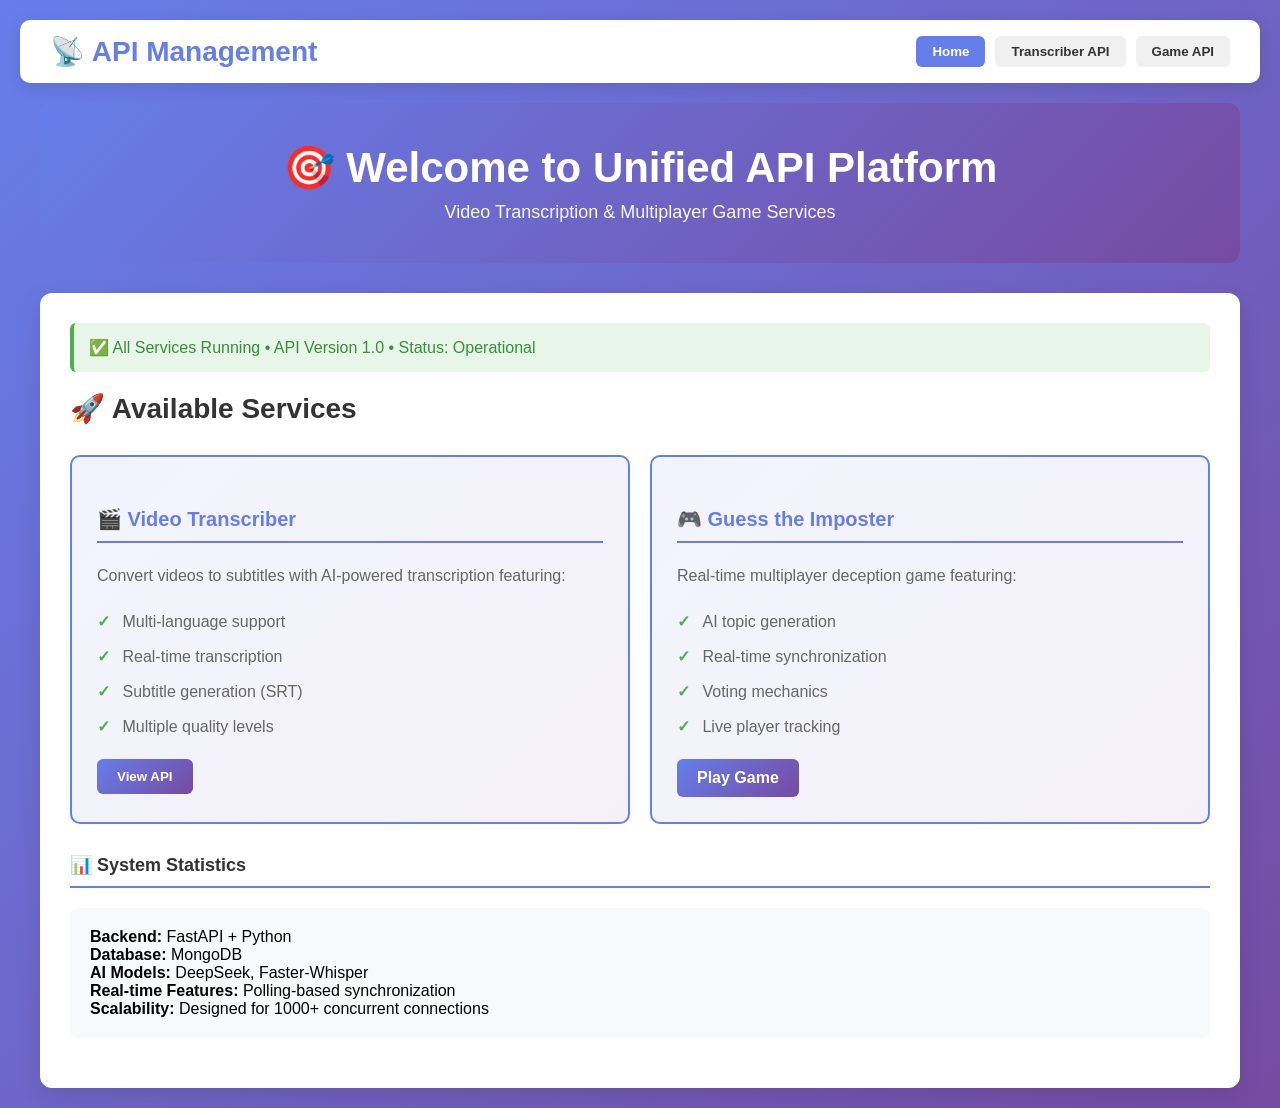
==== app/templates/home.html @ 5101499f "first" ====
<!DOCTYPE html>
<html lang="en">
<head>
    <meta charset="UTF-8">
    <meta name="viewport" content="width=device-width, initial-scale=1.0">
    <title>Video Transcriber & Game API</title>
    <style>
        * {
            margin: 0;
            padding: 0;
            box-sizing: border-box;
        }

        body {
            font-family: 'Segoe UI', Tahoma, Geneva, Verdana, sans-serif;
            background: linear-gradient(135deg, #667eea 0%, #764ba2 100%);
            min-height: 100vh;
            padding: 20px;
        }

        .navbar {
            background: white;
            padding: 15px 30px;
            border-radius: 10px;
            margin-bottom: 20px;
            display: flex;
            justify-content: space-between;
            align-items: center;
            box-shadow: 0 4px 15px rgba(0, 0, 0, 0.1);
        }

        .navbar h2 {
            color: #667eea;
            margin: 0;
        }

        .nav-buttons {
            display: flex;
            gap: 10px;
        }

        .nav-buttons button {
            padding: 8px 16px;
            border: none;
            border-radius: 6px;
            cursor: pointer;
            font-weight: 600;
            transition: all 0.3s;
        }

        .nav-buttons button.active {
            background: #667eea;
            color: white;
        }

        .nav-buttons button:not(.active) {
            background: #f0f0f0;
            color: #333;
        }

        .nav-buttons button:hover {
            transform: translateY(-2px);
            box-shadow: 0 5px 10px rgba(0, 0, 0, 0.1);
        }

        .container {
            max-width: 1200px;
            margin: 0 auto;
        }

        .panel {
            display: none;
            animation: fadeIn 0.3s ease-in;
        }

        .panel.active {
            display: block;
        }

        @keyframes fadeIn {
            from {
                opacity: 0;
                transform: translateY(10px);
            }
            to {
                opacity: 1;
                transform: translateY(0);
            }
        }

        .card {
            background: white;
            border-radius: 12px;
            padding: 30px;
            box-shadow: 0 8px 25px rgba(0, 0, 0, 0.1);
        }

        h1, h2, h3 {
            color: #333;
            margin-bottom: 20px;
        }

        h1 {
            font-size: 42px;
            background: linear-gradient(135deg, #667eea, #764ba2);
            -webkit-background-clip: text;
            -webkit-text-fill-color: transparent;
        }

        h2 {
            font-size: 28px;
        }

        h3 {
            font-size: 18px;
            margin-top: 25px;
            border-bottom: 2px solid #667eea;
            padding-bottom: 10px;
        }

        .header {
            background: linear-gradient(135deg, #667eea, #764ba2);
            color: white;
            padding: 40px;
            border-radius: 12px;
            text-align: center;
            margin-bottom: 30px;
        }

        .header h1 {
            color: white;
            -webkit-text-fill-color: white;
            font-size: 42px;
            margin-bottom: 10px;
        }

        .header p {
            font-size: 18px;
            opacity: 0.95;
        }

        .api-grid {
            display: grid;
            grid-template-columns: repeat(auto-fit, minmax(300px, 1fr));
            gap: 20px;
            margin: 30px 0;
        }

        .api-card {
            background: linear-gradient(135deg, #667eea15, #764ba215);
            border: 2px solid #667eea;
            border-radius: 10px;
            padding: 25px;
            transition: all 0.3s;
        }

        .api-card:hover {
            transform: translateY(-5px);
            box-shadow: 0 10px 25px rgba(102, 126, 234, 0.2);
        }

        .api-card h3 {
            color: #667eea;
            border-color: #667eea;
            font-size: 20px;
        }

        .api-card p {
            color: #666;
            line-height: 1.6;
            margin-bottom: 15px;
        }

        .api-card-button {
            display: inline-block;
            background: linear-gradient(135deg, #667eea, #764ba2);
            color: white;
            padding: 10px 20px;
            border-radius: 6px;
            text-decoration: none;
            font-weight: 600;
            transition: all 0.3s;
            border: none;
            cursor: pointer;
        }

        .api-card-button:hover {
            transform: translateY(-2px);
            box-shadow: 0 5px 15px rgba(102, 126, 234, 0.3);
        }

        .endpoint {
            background: #f8f9fa;
            border-left: 4px solid #667eea;
            padding: 12px;
            margin: 15px 0;
            font-family: 'Courier New', monospace;
            font-size: 13px;
            color: #333;
            border-radius: 4px;
            overflow-x: auto;
        }

        .endpoint.post {
            border-left-color: #ff6b6b;
        }

        .endpoint.get {
            border-left-color: #4caf50;
        }

        .endpoint.delete {
            border-left-color: #ff9800;
        }

        .method {
            font-weight: bold;
            margin-right: 8px;
        }

        .method.post {
            color: #ff6b6b;
        }

        .method.get {
            color: #4caf50;
        }

        .method.delete {
            color: #ff9800;
        }

        .status {
            background: #e8f5e9;
            color: #388e3c;
            border-left: 4px solid #4caf50;
            padding: 15px;
            border-radius: 6px;
            margin-bottom: 20px;
            font-weight: 500;
        }

        @media (max-width: 768px) {
            .api-grid {
                grid-template-columns: 1fr;
            }
            .navbar {
                flex-direction: column;
                gap: 15px;
            }
            h1 {
                font-size: 28px;
            }
            .header h1 {
                font-size: 32px;
            }
        }

        code {
            background: #f0f0f0;
            padding: 2px 6px;
            border-radius: 4px;
            font-family: 'Courier New', monospace;
        }

        .feature-list {
            list-style: none;
            margin: 15px 0;
        }

        .feature-list li {
            padding: 8px 0;
            color: #666;
        }

        .feature-list li:before {
            content: "✓ ";
            color: #4caf50;
            font-weight: bold;
            margin-right: 8px;
        }

        .demo-section {
            background: #f8f9fa;
            padding: 20px;
            border-radius: 8px;
            margin: 20px 0;
        }

        pre {
            background: #333;
            color: #4caf50;
            padding: 15px;
            border-radius: 6px;
            overflow-x: auto;
            font-size: 12px;
            line-height: 1.5;
        }
    </style>
</head>

<body>
    <nav class="navbar">
        <h2>📡 API Management</h2>
        <div class="nav-buttons">
            <button class="nav-btn active" data-tab="home" onclick="switchTab('home')">Home</button>
            <button class="nav-btn" data-tab="transcriber" onclick="switchTab('transcriber')">Transcriber API</button>
            <button class="nav-btn" data-tab="game" onclick="switchTab('game')">Game API</button>
        </div>
    </nav>

    <div class="container">
        <!-- HOME PANEL -->
        <div class="panel active" id="home-panel">
            <div class="header">
                <h1>🎯 Welcome to Unified API Platform</h1>
                <p>Video Transcription & Multiplayer Game Services</p>
            </div>

            <div class="card">
                <div class="status">
                    ✅ All Services Running • API Version 1.0 • Status: Operational
                </div>

                <h2>🚀 Available Services</h2>
                
                <div class="api-grid">
                    <div class="api-card">
                        <h3>🎬 Video Transcriber</h3>
                        <p>Convert videos to subtitles with AI-powered transcription featuring:</p>
                        <ul class="feature-list">
                            <li>Multi-language support</li>
                            <li>Real-time transcription</li>
                            <li>Subtitle generation (SRT)</li>
                            <li>Multiple quality levels</li>
                        </ul>
                        <button class="api-card-button" onclick="switchTab('transcriber')">View API</button>
                    </div>

                    <div class="api-card">
                        <h3>🎮 Guess the Imposter</h3>
                        <p>Real-time multiplayer deception game featuring:</p>
                        <ul class="feature-list">
                            <li>AI topic generation</li>
                            <li>Real-time synchronization</li>
                            <li>Voting mechanics</li>
                            <li>Live player tracking</li>
                        </ul>
                        <a href="/game" class="api-card-button" target="_blank">Play Game</a>
                    </div>
                </div>

                <h3>📊 System Statistics</h3>
                <div class="demo-section">
                    <p><strong>Backend:</strong> FastAPI + Python</p>
                    <p><strong>Database:</strong> MongoDB</p>
                    <p><strong>AI Models:</strong> DeepSeek, Faster-Whisper</p>
                    <p><strong>Real-time Features:</strong> Polling-based synchronization</p>
                    <p><strong>Scalability:</strong> Designed for 1000+ concurrent connections</p>
                </div>
            </div>
        </div>

        <!-- TRANSCRIBER API PANEL -->
        <div class="panel" id="transcriber-panel">
            <div class="card">
                <h2>🎬 Video Transcriber API</h2>
                <p style="color: #666; margin-bottom: 20px;">Convert videos to text subtitles using advanced AI transcription technology</p>

                <h3>📝 Core Endpoints</h3>

                <div style="margin: 20px 0;">
                    <h4 style="color: #333;">Create Transcription Job</h4>
                    <div class="endpoint post">
                        <span class="method post">POST</span> <code>/api/jobs</code>
                    </div>
                    <p style="color: #666; margin-bottom: 10px;">Upload a video file and start transcription</p>
                </div>

                <div style="margin: 20px 0;">
                    <h4 style="color: #333;">Get Job Status</h4>
                    <div class="endpoint get">
                        <span class="method get">GET</span> <code>/api/jobs/{job_id}</code>
                    </div>
                    <p style="color: #666;">Check the status and progress of a transcription job</p>
                </div>

                <div style="margin: 20px 0;">
                    <h4 style="color: #333;">Download Subtitles</h4>
                    <div class="endpoint get">
                        <span class="method get">GET</span> <code>/api/jobs/{job_id}/subtitles</code>
                    </div>
                    <p style="color: #666;">Download the generated subtitle file (SRT format)</p>
                </div>

                <div style="margin: 20px 0;">
                    <h4 style="color: #333;">List All Jobs</h4>
                    <div class="endpoint get">
                        <span class="method get">GET</span> <code>/api/jobs</code>
                    </div>
                    <p style="color: #666;">Retrieve a list of all transcription jobs</p>
                </div>

                <div style="margin: 20px 0;">
                    <h4 style="color: #333;">Delete Job</h4>
                    <div class="endpoint delete">
                        <span class="method delete">DELETE</span> <code>/api/jobs/{job_id}</code>
                    </div>
                    <p style="color: #666;">Delete a transcription job and its files</p>
                </div>

                <h3>🎯 Supported Models</h3>
                <div class="demo-section">
                    <ul class="feature-list">
                        <li><strong>tiny:</strong> Fastest, lowest accuracy (~40MB)</li>
                        <li><strong>base:</strong> Balanced speed/accuracy (~140MB)</li>
                        <li><strong>small:</strong> Good accuracy (~500MB)</li>
                        <li><strong>medium:</strong> High accuracy (~1.5GB)</li>
                        <li><strong>large-v3:</strong> Highest accuracy (~3GB)</li>
                    </ul>
                </div>

                <h3>🌍 Supported Languages</h3>
                <p style="color: #666;">99+ languages including English, Spanish, French, German, Chinese, Japanese, Arabic, Hindi, and more.</p>

                <h3>📋 Request Parameters</h3>
                <div class="demo-section">
                    <p><strong>file:</strong> Video file to transcribe (required)</p>
                    <p><strong>language:</strong> Language code (e.g., 'en', 'es', 'fr') - auto-detect if not specified</p>
                    <p><strong>translate:</strong> 'on' or 'off' - translate to English</p>
                    <p><strong>model:</strong> tiny, base, small, medium, large-v3 (default: medium)</p>
                </div>
            </div>
        </div>

        <!-- GAME API PANEL -->
        <div class="panel" id="game-panel">
            <div class="card">
                <h2>🎮 Guess the Imposter API</h2>
                <p style="color: #666; margin-bottom: 20px;">Real-time multiplayer game where players guess who has a different topic</p>

                <h3>🎯 Game Features</h3>
                <div class="demo-section">
                    <ul class="feature-list">
                        <li>AI-generated topic pairs using DeepSeek</li>
                        <li>Random imposter assignment</li>
                        <li>3-minute discussion phase</li>
                        <li>1-minute voting phase</li>
                        <li>Real-time player synchronization</li>
                        <li>Support for 2-16 players per game</li>
                        <li>8+ game categories with AI variations</li>
                    </ul>
                </div>

                <h3>📝 Core Endpoints</h3>

                <div style="margin: 20px 0;">
                    <h4 style="color: #333;">Create Game</h4>
                    <div class="endpoint post">
                        <span class="method post">POST</span> <code>/api/game/create</code>
                    </div>
                    <p style="color: #666;">Create a new game session with a category</p>
                </div>

                <div style="margin: 20px 0;">
                    <h4 style="color: #333;">Join Game</h4>
                    <div class="endpoint post">
                        <span class="method post">POST</span> <code>/api/game/{session_id}/join</code>
                    </div>
                    <p style="color: #666;">Join an existing game with session code</p>
                </div>

                <div style="margin: 20px 0;">
                    <h4 style="color: #333;">Start Game</h4>
                    <div class="endpoint post">
                        <span class="method post">POST</span> <code>/api/game/{session_id}/start</code>
                    </div>
                    <p style="color: #666;">Start the game and assign imposter (minimum 2 players required)</p>
                </div>

                <div style="margin: 20px 0;">
                    <h4 style="color: #333;">Get Game State</h4>
                    <div class="endpoint get">
                        <span class="method get">GET</span> <code>/api/game/{session_id}?player_id={player_id}</code>
                    </div>
                    <p style="color: #666;">Get current game state and player information (shows different topic based on role)</p>
                </div>

                <div style="margin: 20px 0;">
                    <h4 style="color: #333;">Submit Vote</h4>
                    <div class="endpoint post">
                        <span class="method post">POST</span> <code>/api/game/{session_id}/vote?player_id={player_id}</code>
                    </div>
                    <p style="color: #666;">Vote for suspected imposter during voting phase</p>
                </div>

                <div style="margin: 20px 0;">
                    <h4 style="color: #333;">Transition to Voting</h4>
                    <div class="endpoint post">
                        <span class="method post">POST</span> <code>/api/game/{session_id}/transition-voting</code>
                    </div>
                    <p style="color: #666;">End discussion phase and start voting phase</p>
                </div>

                <div style="margin: 20px 0;">
                    <h4 style="color: #333;">End Voting & Get Results</h4>
                    <div class="endpoint post">
                        <span class="method post">POST</span> <code>/api/game/{session_id}/end-voting</code>
                    </div>
                    <p style="color: #666;">End voting and determine game results</p>
                </div>

                <div style="margin: 20px 0;">
                    <h4 style="color: #333;">List Available Games</h4>
                    <div class="endpoint get">
                        <span class="method get">GET</span> <code>/api/games/available</code>
                    </div>
                    <p style="color: #666;">Get list of all games waiting for players</p>
                </div>

                <h3>🎯 Game Categories</h3>
                <div class="demo-section">
                    <p>🦁 Animals • 👨‍💼 Professions • 🌍 Countries • 🍎 Fruits • ⚽ Sports • 🎬 Movies • 🦸 Superheroes • 🍕 Foods</p>
                </div>

                <h3>⏱️ Game Phases</h3>
                <div class="demo-section">
                    <p><strong>Waiting:</strong> Players can join the game</p>
                    <p><strong>Playing (Discussion):</strong> 3 minutes - Players discuss the topic naturally</p>
                    <p><strong>Playing (Voting):</strong> 1 minute - Players vote for suspected imposter</p>
                    <p><strong>Ended:</strong> Results are shown</p>
                </div>

                <a href="/game" target="_blank" class="api-card-button" style="display: inline-block; margin-top: 20px; padding: 12px 24px;">
                    🎮 Play Game Now
                </a>
            </div>
        </div>
    </div>

    <script>
        function switchTab(tabName) {
            // Hide all panels
            document.querySelectorAll('.panel').forEach(p => p.classList.remove('active'));
            
            // Remove active from all buttons
            document.querySelectorAll('.nav-btn').forEach(b => b.classList.remove('active'));
            
            // Show selected panel
            document.getElementById(tabName + '-panel').classList.add('active');
            
            // Highlight active button
            document.querySelector(`[data-tab="${tabName}"]`).classList.add('active');
        }
    </script>
</body>

</html>
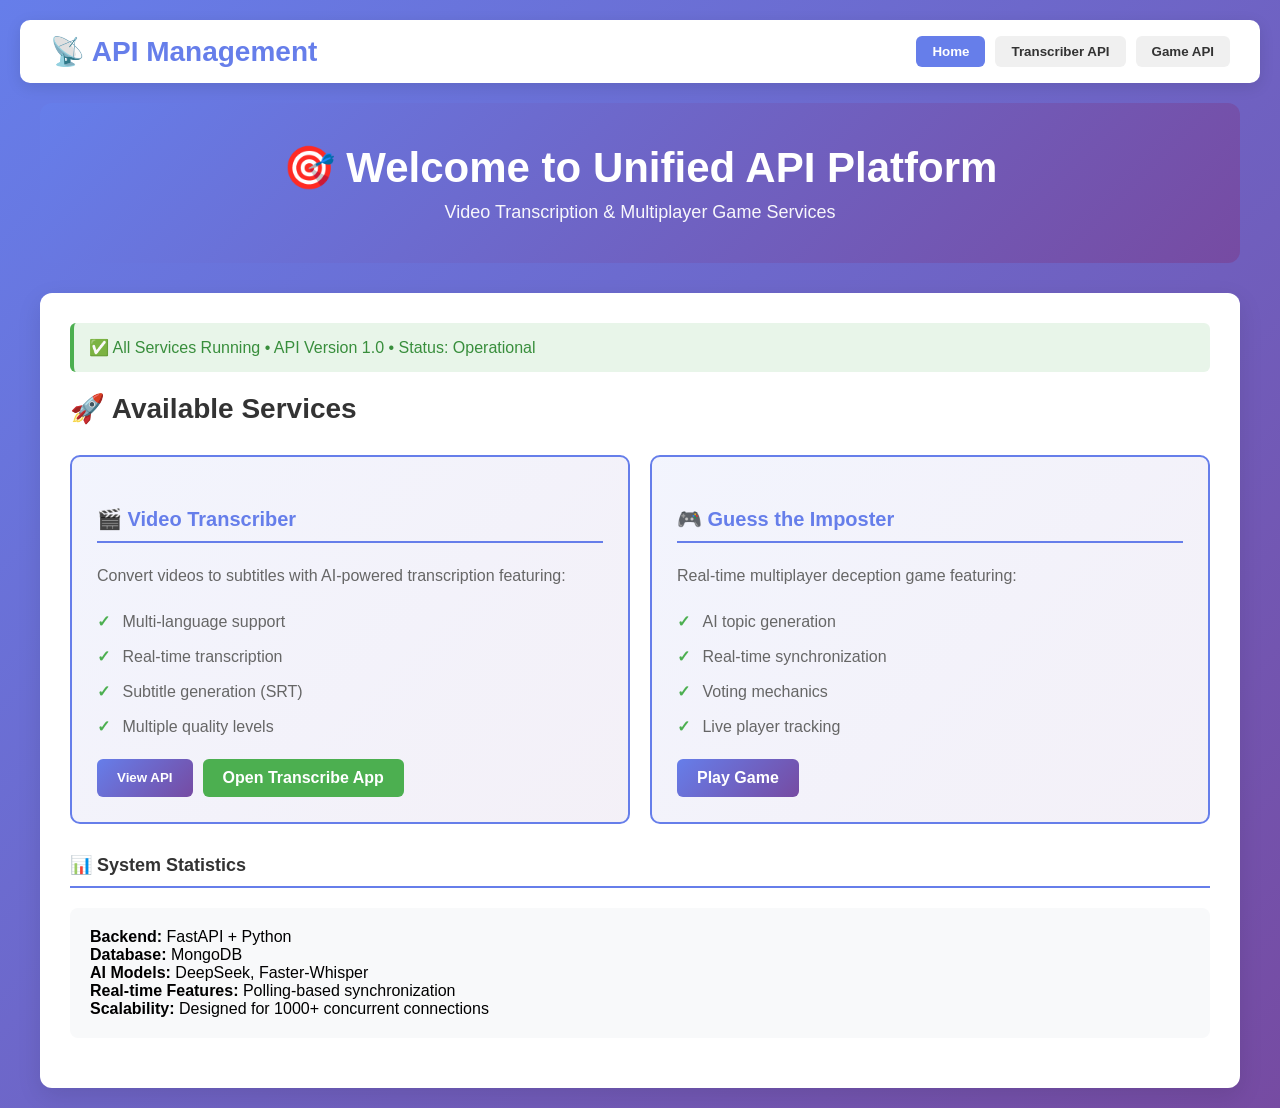
==== commit c0e52dfd: "updated new game logic" ====
--- a/app/templates/home.html
+++ b/app/templates/home.html
@@ -334,7 +334,10 @@
                             <li>Subtitle generation (SRT)</li>
                             <li>Multiple quality levels</li>
                         </ul>
-                        <button class="api-card-button" onclick="switchTab('transcriber')">View API</button>
+                        <div style="display:flex; gap:10px; flex-wrap:wrap;">
+                            <button class="api-card-button" onclick="switchTab('transcriber')">View API</button>
+                            <a class="api-card-button" href="https://subs.ayush.ltd" target="_blank" style="background: #4caf50;">Open Transcribe App</a>
+                        </div>
                     </div>
 
                     <div class="api-card">
@@ -346,7 +349,7 @@
                             <li>Voting mechanics</li>
                             <li>Live player tracking</li>
                         </ul>
-                        <a href="/game" class="api-card-button" target="_blank">Play Game</a>
+                        <a href="https://game.ayush.ltd" class="api-card-button" target="_blank">Play Game</a>
                     </div>
                 </div>
 
@@ -368,6 +371,28 @@
                 <p style="color: #666; margin-bottom: 20px;">Convert videos to text subtitles using advanced AI transcription technology</p>
 
                 <h3>📝 Core Endpoints</h3>
+
+                <h4 style="color: #333; margin-top:8px;">API Base</h4>
+                <div class="endpoint get">
+                    <span class="method get">BASE</span> <code>/api</code>
+                </div>
+                <p style="color: #666; margin-bottom: 12px;">Example requests:</p>
+
+                <h4 style="color: #333;">Quick Examples</h4>
+                <pre>curl -X POST https://your-host/api/game/create -H "Content-Type: application/json" -d '{"player_name":"Alice","game_category":"animals","max_players":6}'</pre>
+                <pre>curl -X POST https://your-host/api/game/ABCDE/join -H "Content-Type: application/json" -d '{"player_name":"Bob"}'</pre>
+                <pre>curl -X POST https://your-host/api/game/ABCDE/start -H "Content-Type: application/json" -d '{"player_id":"<creator_id>"}'</pre>
+                <pre>curl https://your-host/api/game/ABCDE?player_id=&lt;player_id&gt;</pre>
+                <pre>curl -X POST https://your-host/api/game/ABCDE/vote -H "Content-Type: application/json" -d '{"player_id":"<you>","voted_for_id":"<target>"}'</pre>
+
+                <h4 style="color: #333; margin-top:8px;">API Base</h4>
+                <div class="endpoint get">
+                    <span class="method get">BASE</span> <code>/api</code>
+                </div>
+                <p style="color: #666; margin-bottom: 12px;">All endpoints are rooted under <code>/api</code>. Example requests below:</p>
+
+                
+
 
                 <div style="margin: 20px 0;">
                     <h4 style="color: #333;">Create Transcription Job</h4>
@@ -518,6 +543,54 @@
                     <p style="color: #666;">Get list of all games waiting for players</p>
                 </div>
 
+                <div style="margin: 20px 0;">
+                    <h4 style="color: #333;">Start New Round</h4>
+                    <div class="endpoint post">
+                        <span class="method post">POST</span> <code>/api/game/{session_id}/new-round</code>
+                    </div>
+                    <p style="color: #666;">Start a fresh round for the same players (creator only)</p>
+                </div>
+
+                <div style="margin: 20px 0;">
+                    <h4 style="color: #333;">Get Game Result</h4>
+                    <div class="endpoint get">
+                        <span class="method get">GET</span> <code>/api/game/{session_id}/result</code>
+                    </div>
+                    <p style="color: #666;">Retrieve the reveal/result after voting (shows voted out player and winners)</p>
+                </div>
+
+                <div style="margin: 20px 0;">
+                    <h4 style="color: #333;">Player Heartbeat</h4>
+                    <div class="endpoint post">
+                        <span class="method post">POST</span> <code>/api/game/{session_id}/heartbeat</code>
+                    </div>
+                    <p style="color: #666;">Keep a player marked active in a session (body: <code>{"player_id":"..."}</code>)</p>
+                </div>
+
+                <div style="margin: 20px 0;">
+                    <h4 style="color: #333;">Cleanup Inactive Players</h4>
+                    <div class="endpoint post">
+                        <span class="method post">POST</span> <code>/api/games/cleanup-inactive</code>
+                    </div>
+                    <p style="color: #666;">Trigger a cleanup pass to remove inactive players from waiting games</p>
+                </div>
+
+                <div style="margin: 20px 0;">
+                    <h4 style="color: #333;">Cleanup Old Games</h4>
+                    <div class="endpoint post">
+                        <span class="method post">POST</span> <code>/api/games/cleanup</code>
+                    </div>
+                    <p style="color: #666;">Delete old/waiting game sessions (server-side maintenance)</p>
+                </div>
+
+                <div style="margin: 20px 0;">
+                    <h4 style="color: #333;">Delete Game</h4>
+                    <div class="endpoint delete">
+                        <span class="method delete">DELETE</span> <code>/api/game/{session_id}</code>
+                    </div>
+                    <p style="color: #666;">Delete a game session and all its players/data</p>
+                </div>
+
                 <h3>🎯 Game Categories</h3>
                 <div class="demo-section">
                     <p>🦁 Animals • 👨‍💼 Professions • 🌍 Countries • 🍎 Fruits • ⚽ Sports • 🎬 Movies • 🦸 Superheroes • 🍕 Foods</p>
@@ -531,7 +604,7 @@
                     <p><strong>Ended:</strong> Results are shown</p>
                 </div>
 
-                <a href="/game" target="_blank" class="api-card-button" style="display: inline-block; margin-top: 20px; padding: 12px 24px;">
+                <a href="https://game.ayush.ltd" target="_blank" class="api-card-button" style="display: inline-block; margin-top: 20px; padding: 12px 24px;">
                     🎮 Play Game Now
                 </a>
             </div>
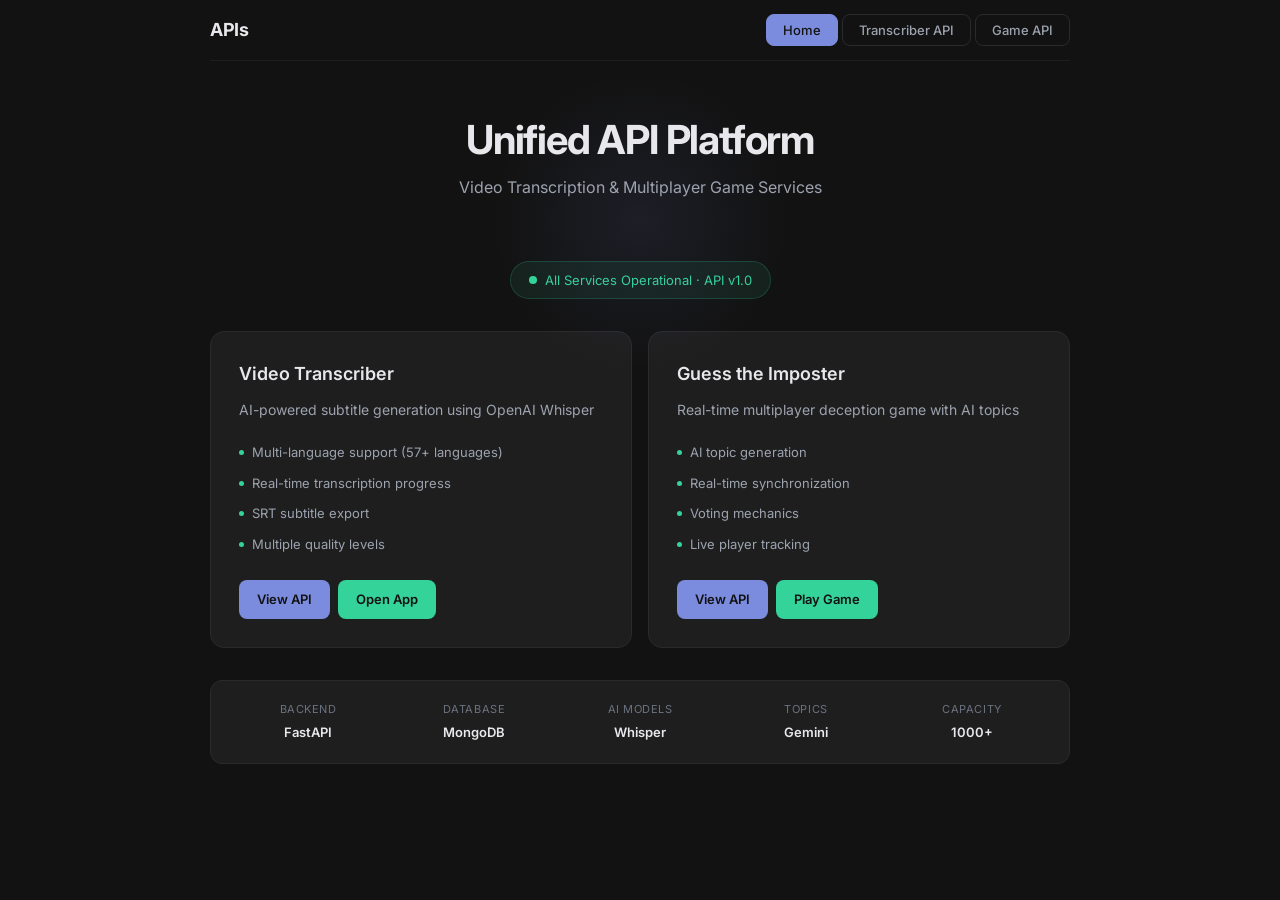
==== commit 71b72119: "refactor Code" ====
--- a/app/templates/home.html
+++ b/app/templates/home.html
@@ -1,632 +1,826 @@
 <!DOCTYPE html>
 <html lang="en">
+
 <head>
     <meta charset="UTF-8">
     <meta name="viewport" content="width=device-width, initial-scale=1.0">
-    <title>Video Transcriber & Game API</title>
+    <title>SubForge — API Platform</title>
+    <meta name="description" content="Unified API platform for AI video transcription and multiplayer game services.">
+    <link rel="preconnect" href="https://fonts.googleapis.com">
+    <link rel="preconnect" href="https://fonts.gstatic.com" crossorigin>
+    <link
+        href="https://fonts.googleapis.com/css2?family=Inter:wght@400;500;600;700&family=JetBrains+Mono:wght@400;500&display=swap"
+        rel="stylesheet">
     <style>
-        * {
+        /* ── Reset ─────────────────────────────────────────── */
+        *,
+        *::before,
+        *::after {
             margin: 0;
             padding: 0;
             box-sizing: border-box;
         }
 
+        html {
+            font-size: 16px;
+            -webkit-font-smoothing: antialiased;
+        }
+
         body {
-            font-family: 'Segoe UI', Tahoma, Geneva, Verdana, sans-serif;
-            background: linear-gradient(135deg, #667eea 0%, #764ba2 100%);
+            font-family: 'Inter', -apple-system, BlinkMacSystemFont, 'Segoe UI', sans-serif;
+            background: #121212;
+            color: #E8E8EC;
             min-height: 100vh;
-            padding: 20px;
-        }
-
+            line-height: 1.6;
+        }
+
+        /* ── Layout ────────────────────────────────────────── */
+        .shell {
+            max-width: 900px;
+            margin: 0 auto;
+            padding: 0 20px 60px;
+        }
+
+        /* ── Navbar ────────────────────────────────────────── */
         .navbar {
-            background: white;
-            padding: 15px 30px;
-            border-radius: 10px;
-            margin-bottom: 20px;
             display: flex;
+            align-items: center;
             justify-content: space-between;
-            align-items: center;
-            box-shadow: 0 4px 15px rgba(0, 0, 0, 0.1);
-        }
-
-        .navbar h2 {
-            color: #667eea;
-            margin: 0;
-        }
-
-        .nav-buttons {
+            padding: 14px 0;
+            position: sticky;
+            top: 0;
+            z-index: 50;
+            background: #121212;
+            border-bottom: 1px solid #1E1E1E;
+        }
+
+        .nav-logo {
+            font-weight: 700;
+            font-size: 18px;
+            letter-spacing: -0.02em;
+            color: #E8E8EC;
+        }
+
+        .nav-tabs {
             display: flex;
-            gap: 10px;
-        }
-
-        .nav-buttons button {
-            padding: 8px 16px;
-            border: none;
-            border-radius: 6px;
+            gap: 4px;
+        }
+
+        .tab-btn {
+            padding: 7px 16px;
+            border: 1px solid #2A2A2E;
+            border-radius: 8px;
+            background: transparent;
+            color: #9CA3AF;
+            font-family: inherit;
+            font-size: 0.8125rem;
+            font-weight: 500;
             cursor: pointer;
-            font-weight: 600;
-            transition: all 0.3s;
-        }
-
-        .nav-buttons button.active {
-            background: #667eea;
-            color: white;
-        }
-
-        .nav-buttons button:not(.active) {
-            background: #f0f0f0;
-            color: #333;
-        }
-
-        .nav-buttons button:hover {
-            transform: translateY(-2px);
-            box-shadow: 0 5px 10px rgba(0, 0, 0, 0.1);
-        }
-
-        .container {
-            max-width: 1200px;
-            margin: 0 auto;
-        }
-
+            transition: all 0.2s;
+        }
+
+        .tab-btn:hover {
+            background: #1E1E1E;
+            color: #E8E8EC;
+            border-color: #3A3A3E;
+        }
+
+        .tab-btn.active {
+            background: #7B8CDE;
+            color: #121212;
+            border-color: #7B8CDE;
+        }
+
+        /* ── Panels ────────────────────────────────────────── */
         .panel {
             display: none;
-            animation: fadeIn 0.3s ease-in;
+            animation: fadeUp 0.3s ease;
         }
 
         .panel.active {
             display: block;
         }
 
-        @keyframes fadeIn {
+        @keyframes fadeUp {
             from {
                 opacity: 0;
-                transform: translateY(10px);
+                transform: translateY(6px)
             }
+
             to {
                 opacity: 1;
-                transform: translateY(0);
+                transform: translateY(0)
             }
         }
 
-        .card {
-            background: white;
+        /* ── Hero ──────────────────────────────────────────── */
+        .hero {
+            text-align: center;
+            padding: 56px 0 36px;
+            position: relative;
+        }
+
+        .hero-glow {
+            position: absolute;
+            top: 10px;
+            left: 50%;
+            transform: translateX(-50%);
+            width: 300px;
+            height: 300px;
+            background: radial-gradient(circle, rgba(123, 140, 222, 0.1) 0%, transparent 70%);
+            border-radius: 50%;
+            pointer-events: none;
+        }
+
+        .hero h1 {
+            font-size: 2.5rem;
+            font-weight: 700;
+            letter-spacing: -0.03em;
+            line-height: 1.15;
+            margin-bottom: 12px;
+            position: relative;
+        }
+
+        .hero p {
+            color: #9CA3AF;
+            font-size: 1rem;
+            position: relative;
+        }
+
+        /* ── Status Badge ──────────────────────────────────── */
+        .status-badge {
+            display: inline-flex;
+            align-items: center;
+            gap: 8px;
+            background: rgba(52, 211, 153, 0.08);
+            border: 1px solid rgba(52, 211, 153, 0.2);
+            border-radius: 20px;
+            padding: 8px 18px;
+            font-size: 0.8125rem;
+            color: #34D399;
+            margin: 24px 0 32px;
+        }
+
+        .status-dot {
+            width: 8px;
+            height: 8px;
+            border-radius: 50%;
+            background: #34D399;
+            animation: pulse 2s infinite;
+        }
+
+        @keyframes pulse {
+
+            0%,
+            100% {
+                opacity: 1
+            }
+
+            50% {
+                opacity: 0.4
+            }
+        }
+
+        /* ── Service Cards ─────────────────────────────────── */
+        .services-grid {
+            display: grid;
+            grid-template-columns: 1fr 1fr;
+            gap: 16px;
+            margin-bottom: 32px;
+        }
+
+        .service-card {
+            background: #1E1E1E;
+            border: 1px solid #2A2A2E;
+            border-radius: 14px;
+            padding: 28px;
+            transition: all 0.25s;
+        }
+
+        .service-card:hover {
+            border-color: #3A3A3E;
+            box-shadow: 0 4px 20px rgba(0, 0, 0, 0.3);
+            transform: translateY(-2px);
+        }
+
+        .service-card h3 {
+            font-size: 1.125rem;
+            font-weight: 600;
+            margin-bottom: 10px;
+        }
+
+        .service-card p {
+            color: #9CA3AF;
+            font-size: 0.875rem;
+            margin-bottom: 16px;
+            line-height: 1.55;
+        }
+
+        .feature-list {
+            list-style: none;
+            margin-bottom: 20px;
+        }
+
+        .feature-list li {
+            padding: 5px 0;
+            color: #9CA3AF;
+            font-size: 0.8125rem;
+            display: flex;
+            align-items: center;
+            gap: 8px;
+        }
+
+        .feature-list li::before {
+            content: "";
+            width: 5px;
+            height: 5px;
+            border-radius: 50%;
+            background: #34D399;
+            flex-shrink: 0;
+        }
+
+        .card-actions {
+            display: flex;
+            gap: 8px;
+            flex-wrap: wrap;
+        }
+
+        /* ── Buttons ───────────────────────────────────────── */
+        .btn {
+            display: inline-flex;
+            align-items: center;
+            gap: 6px;
+            padding: 9px 18px;
+            border: none;
+            border-radius: 8px;
+            font-family: inherit;
+            font-size: 0.8125rem;
+            font-weight: 600;
+            cursor: pointer;
+            text-decoration: none;
+            transition: all 0.2s;
+        }
+
+        .btn-accent {
+            background: #7B8CDE;
+            color: #121212;
+        }
+
+        .btn-accent:hover {
+            background: #8E9DE6;
+            box-shadow: 0 2px 12px rgba(123, 140, 222, 0.25);
+        }
+
+        .btn-green {
+            background: #34D399;
+            color: #121212;
+        }
+
+        .btn-green:hover {
+            background: #4ADE80;
+        }
+
+        .btn-ghost {
+            background: #1E1E1E;
+            color: #E8E8EC;
+            border: 1px solid #2A2A2E;
+        }
+
+        .btn-ghost:hover {
+            background: #2A2A2E;
+        }
+
+        /* ── Tech Strip ────────────────────────────────────── */
+        .tech-strip {
+            background: #1E1E1E;
+            border: 1px solid #2A2A2E;
             border-radius: 12px;
-            padding: 30px;
-            box-shadow: 0 8px 25px rgba(0, 0, 0, 0.1);
-        }
-
-        h1, h2, h3 {
-            color: #333;
+            padding: 20px;
+            display: grid;
+            grid-template-columns: repeat(5, 1fr);
+            gap: 12px;
+        }
+
+        .tech-item {
+            text-align: center;
+        }
+
+        .tech-label {
+            font-size: 0.6875rem;
+            color: #6B7280;
+            text-transform: uppercase;
+            letter-spacing: 0.05em;
+            margin-bottom: 4px;
+        }
+
+        .tech-val {
+            font-size: 0.8125rem;
+            font-weight: 600;
+            color: #E8E8EC;
+        }
+
+        /* ── API Docs Panels ───────────────────────────────── */
+        .docs-card {
+            background: #1E1E1E;
+            border: 1px solid #2A2A2E;
+            border-radius: 14px;
+            padding: 28px;
+            margin-top: 20px;
+        }
+
+        .docs-card h2 {
+            font-size: 1.375rem;
+            font-weight: 700;
+            margin-bottom: 4px;
+        }
+
+        .docs-card .subtitle {
+            color: #9CA3AF;
+            font-size: 0.875rem;
+            margin-bottom: 24px;
+        }
+
+        .section-title {
+            font-size: 0.875rem;
+            font-weight: 600;
+            color: #7B8CDE;
+            text-transform: uppercase;
+            letter-spacing: 0.04em;
+            padding-bottom: 8px;
+            border-bottom: 1px solid #2A2A2E;
+            margin: 28px 0 16px;
+        }
+
+        .section-title:first-of-type {
+            margin-top: 0;
+        }
+
+        /* Endpoint blocks */
+        .endpoint-block {
             margin-bottom: 20px;
         }
 
-        h1 {
-            font-size: 42px;
-            background: linear-gradient(135deg, #667eea, #764ba2);
-            -webkit-background-clip: text;
-            -webkit-text-fill-color: transparent;
-        }
-
-        h2 {
-            font-size: 28px;
-        }
-
-        h3 {
-            font-size: 18px;
-            margin-top: 25px;
-            border-bottom: 2px solid #667eea;
-            padding-bottom: 10px;
-        }
-
-        .header {
-            background: linear-gradient(135deg, #667eea, #764ba2);
-            color: white;
-            padding: 40px;
-            border-radius: 12px;
-            text-align: center;
-            margin-bottom: 30px;
-        }
-
-        .header h1 {
-            color: white;
-            -webkit-text-fill-color: white;
-            font-size: 42px;
-            margin-bottom: 10px;
-        }
-
-        .header p {
-            font-size: 18px;
-            opacity: 0.95;
-        }
-
-        .api-grid {
-            display: grid;
-            grid-template-columns: repeat(auto-fit, minmax(300px, 1fr));
-            gap: 20px;
-            margin: 30px 0;
-        }
-
-        .api-card {
-            background: linear-gradient(135deg, #667eea15, #764ba215);
-            border: 2px solid #667eea;
+        .endpoint-block h4 {
+            font-size: 0.875rem;
+            font-weight: 600;
+            margin-bottom: 6px;
+        }
+
+        .endpoint-line {
+            display: flex;
+            align-items: center;
+            gap: 10px;
+            background: #151518;
+            border-radius: 8px;
+            padding: 10px 14px;
+            font-family: 'JetBrains Mono', monospace;
+            font-size: 0.8125rem;
+            margin-bottom: 4px;
+            overflow-x: auto;
+        }
+
+        .method-badge {
+            padding: 2px 8px;
+            border-radius: 4px;
+            font-size: 0.6875rem;
+            font-weight: 700;
+            letter-spacing: 0.03em;
+            flex-shrink: 0;
+        }
+
+        .method-badge.post {
+            background: rgba(248, 113, 113, 0.12);
+            color: #F87171;
+        }
+
+        .method-badge.get {
+            background: rgba(52, 211, 153, 0.12);
+            color: #34D399;
+        }
+
+        .method-badge.delete {
+            background: rgba(245, 158, 11, 0.12);
+            color: #F59E0B;
+        }
+
+        .endpoint-path {
+            color: #9CA3AF;
+        }
+
+        .endpoint-desc {
+            color: #6B7280;
+            font-size: 0.8125rem;
+            margin-top: 4px;
+        }
+
+        /* Info box */
+        .info-box {
+            background: #151518;
+            border: 1px solid #2A2A2E;
             border-radius: 10px;
-            padding: 25px;
-            transition: all 0.3s;
-        }
-
-        .api-card:hover {
-            transform: translateY(-5px);
-            box-shadow: 0 10px 25px rgba(102, 126, 234, 0.2);
-        }
-
-        .api-card h3 {
-            color: #667eea;
-            border-color: #667eea;
-            font-size: 20px;
-        }
-
-        .api-card p {
-            color: #666;
+            padding: 16px 18px;
+            margin: 12px 0;
+        }
+
+        .info-box p {
+            color: #9CA3AF;
+            font-size: 0.8125rem;
+            margin-bottom: 4px;
+        }
+
+        .info-box p:last-child {
+            margin-bottom: 0;
+        }
+
+        .info-box strong {
+            color: #E8E8EC;
+        }
+
+        /* Code blocks */
+        pre {
+            background: #151518;
+            border: 1px solid #2A2A2E;
+            border-radius: 8px;
+            padding: 14px;
+            overflow-x: auto;
+            margin: 8px 0;
+            font-family: 'JetBrains Mono', monospace;
+            font-size: 0.75rem;
+            color: #34D399;
             line-height: 1.6;
-            margin-bottom: 15px;
-        }
-
-        .api-card-button {
-            display: inline-block;
-            background: linear-gradient(135deg, #667eea, #764ba2);
-            color: white;
-            padding: 10px 20px;
-            border-radius: 6px;
-            text-decoration: none;
-            font-weight: 600;
-            transition: all 0.3s;
-            border: none;
-            cursor: pointer;
-        }
-
-        .api-card-button:hover {
-            transform: translateY(-2px);
-            box-shadow: 0 5px 15px rgba(102, 126, 234, 0.3);
-        }
-
-        .endpoint {
-            background: #f8f9fa;
-            border-left: 4px solid #667eea;
-            padding: 12px;
-            margin: 15px 0;
-            font-family: 'Courier New', monospace;
-            font-size: 13px;
-            color: #333;
+        }
+
+        code {
+            font-family: 'JetBrains Mono', monospace;
+            font-size: 0.8125rem;
+            background: #222226;
+            padding: 2px 6px;
             border-radius: 4px;
-            overflow-x: auto;
-        }
-
-        .endpoint.post {
-            border-left-color: #ff6b6b;
-        }
-
-        .endpoint.get {
-            border-left-color: #4caf50;
-        }
-
-        .endpoint.delete {
-            border-left-color: #ff9800;
-        }
-
-        .method {
-            font-weight: bold;
-            margin-right: 8px;
-        }
-
-        .method.post {
-            color: #ff6b6b;
-        }
-
-        .method.get {
-            color: #4caf50;
-        }
-
-        .method.delete {
-            color: #ff9800;
-        }
-
-        .status {
-            background: #e8f5e9;
-            color: #388e3c;
-            border-left: 4px solid #4caf50;
-            padding: 15px;
-            border-radius: 6px;
-            margin-bottom: 20px;
-            font-weight: 500;
-        }
-
-        @media (max-width: 768px) {
-            .api-grid {
+            color: #7B8CDE;
+        }
+
+        /* Category chips */
+        .chip-row {
+            display: flex;
+            flex-wrap: wrap;
+            gap: 8px;
+            margin: 8px 0;
+        }
+
+        .chip {
+            background: #222226;
+            border: 1px solid #2A2A2E;
+            border-radius: 16px;
+            padding: 5px 14px;
+            font-size: 0.75rem;
+            color: #9CA3AF;
+        }
+
+        /* ── Responsive ────────────────────────────────────── */
+        @media(max-width:700px) {
+            .services-grid {
                 grid-template-columns: 1fr;
             }
+
+            .tech-strip {
+                grid-template-columns: repeat(2, 1fr);
+            }
+
+            .hero h1 {
+                font-size: 1.75rem;
+            }
+
             .navbar {
                 flex-direction: column;
-                gap: 15px;
+                gap: 10px;
             }
-            h1 {
-                font-size: 28px;
+
+            .nav-tabs {
+                flex-wrap: wrap;
+                justify-content: center;
             }
-            .header h1 {
-                font-size: 32px;
-            }
-        }
-
-        code {
-            background: #f0f0f0;
-            padding: 2px 6px;
-            border-radius: 4px;
-            font-family: 'Courier New', monospace;
-        }
-
-        .feature-list {
-            list-style: none;
-            margin: 15px 0;
-        }
-
-        .feature-list li {
-            padding: 8px 0;
-            color: #666;
-        }
-
-        .feature-list li:before {
-            content: "✓ ";
-            color: #4caf50;
-            font-weight: bold;
-            margin-right: 8px;
-        }
-
-        .demo-section {
-            background: #f8f9fa;
-            padding: 20px;
-            border-radius: 8px;
-            margin: 20px 0;
-        }
-
-        pre {
-            background: #333;
-            color: #4caf50;
-            padding: 15px;
-            border-radius: 6px;
-            overflow-x: auto;
-            font-size: 12px;
-            line-height: 1.5;
         }
     </style>
 </head>
 
 <body>
-    <nav class="navbar">
-        <h2>📡 API Management</h2>
-        <div class="nav-buttons">
-            <button class="nav-btn active" data-tab="home" onclick="switchTab('home')">Home</button>
-            <button class="nav-btn" data-tab="transcriber" onclick="switchTab('transcriber')">Transcriber API</button>
-            <button class="nav-btn" data-tab="game" onclick="switchTab('game')">Game API</button>
-        </div>
-    </nav>
-
-    <div class="container">
-        <!-- HOME PANEL -->
+    <div class="shell">
+        <nav class="navbar">
+            <span class="nav-logo">APIs</span>
+            <div class="nav-tabs">
+                <button class="tab-btn active" data-tab="home" onclick="switchTab('home')">Home</button>
+                <button class="tab-btn" data-tab="transcriber" onclick="switchTab('transcriber')">Transcriber
+                    API</button>
+                <button class="tab-btn" data-tab="game" onclick="switchTab('game')">Game API</button>
+            </div>
+        </nav>
+
+        <!-- ═══ HOME ═══ -->
         <div class="panel active" id="home-panel">
-            <div class="header">
-                <h1>🎯 Welcome to Unified API Platform</h1>
+            <div class="hero">
+                <div class="hero-glow"></div>
+                <h1>Unified API Platform</h1>
                 <p>Video Transcription & Multiplayer Game Services</p>
             </div>
 
-            <div class="card">
-                <div class="status">
-                    ✅ All Services Running • API Version 1.0 • Status: Operational
-                </div>
-
-                <h2>🚀 Available Services</h2>
-                
-                <div class="api-grid">
-                    <div class="api-card">
-                        <h3>🎬 Video Transcriber</h3>
-                        <p>Convert videos to subtitles with AI-powered transcription featuring:</p>
-                        <ul class="feature-list">
-                            <li>Multi-language support</li>
-                            <li>Real-time transcription</li>
-                            <li>Subtitle generation (SRT)</li>
-                            <li>Multiple quality levels</li>
-                        </ul>
-                        <div style="display:flex; gap:10px; flex-wrap:wrap;">
-                            <button class="api-card-button" onclick="switchTab('transcriber')">View API</button>
-                            <a class="api-card-button" href="https://subs.ayush.ltd" target="_blank" style="background: #4caf50;">Open Transcribe App</a>
-                        </div>
+            <div style="text-align:center">
+                <div class="status-badge">
+                    <span class="status-dot"></span>
+                    All Services Operational · API v1.0
+                </div>
+            </div>
+
+            <div class="services-grid">
+                <div class="service-card">
+                    <h3>Video Transcriber</h3>
+                    <p>AI-powered subtitle generation using OpenAI Whisper</p>
+                    <ul class="feature-list">
+                        <li>Multi-language support (57+ languages)</li>
+                        <li>Real-time transcription progress</li>
+                        <li>SRT subtitle export</li>
+                        <li>Multiple quality levels</li>
+                    </ul>
+                    <div class="card-actions">
+                        <button class="btn btn-accent" onclick="switchTab('transcriber')">View API</button>
+                        <a class="btn btn-green" href="https://subs.ayush.ltd" target="_blank">Open App</a>
                     </div>
-
-                    <div class="api-card">
-                        <h3>🎮 Guess the Imposter</h3>
-                        <p>Real-time multiplayer deception game featuring:</p>
-                        <ul class="feature-list">
-                            <li>AI topic generation</li>
-                            <li>Real-time synchronization</li>
-                            <li>Voting mechanics</li>
-                            <li>Live player tracking</li>
-                        </ul>
-                        <a href="https://game.ayush.ltd" class="api-card-button" target="_blank">Play Game</a>
+                </div>
+
+                <div class="service-card">
+                    <h3>Guess the Imposter</h3>
+                    <p>Real-time multiplayer deception game with AI topics</p>
+                    <ul class="feature-list">
+                        <li>AI topic generation</li>
+                        <li>Real-time synchronization</li>
+                        <li>Voting mechanics</li>
+                        <li>Live player tracking</li>
+                    </ul>
+                    <div class="card-actions">
+                        <button class="btn btn-accent" onclick="switchTab('game')">View API</button>
+                        <a class="btn btn-green" href="https://game.ayush.ltd" target="_blank">Play Game</a>
                     </div>
                 </div>
-
-                <h3>📊 System Statistics</h3>
-                <div class="demo-section">
-                    <p><strong>Backend:</strong> FastAPI + Python</p>
-                    <p><strong>Database:</strong> MongoDB</p>
-                    <p><strong>AI Models:</strong> DeepSeek, Faster-Whisper</p>
-                    <p><strong>Real-time Features:</strong> Polling-based synchronization</p>
-                    <p><strong>Scalability:</strong> Designed for 1000+ concurrent connections</p>
+            </div>
+
+            <div class="tech-strip">
+                <div class="tech-item">
+                    <div class="tech-label">Backend</div>
+                    <div class="tech-val">FastAPI</div>
+                </div>
+                <div class="tech-item">
+                    <div class="tech-label">Database</div>
+                    <div class="tech-val">MongoDB</div>
+                </div>
+                <div class="tech-item">
+                    <div class="tech-label">AI Models</div>
+                    <div class="tech-val">Whisper</div>
+                </div>
+                <div class="tech-item">
+                    <div class="tech-label">Topics</div>
+                    <div class="tech-val">Gemini</div>
+                </div>
+                <div class="tech-item">
+                    <div class="tech-label">Capacity</div>
+                    <div class="tech-val">1000+</div>
                 </div>
             </div>
         </div>
 
-        <!-- TRANSCRIBER API PANEL -->
+        <!-- ═══ TRANSCRIBER API ═══ -->
         <div class="panel" id="transcriber-panel">
-            <div class="card">
-                <h2>🎬 Video Transcriber API</h2>
-                <p style="color: #666; margin-bottom: 20px;">Convert videos to text subtitles using advanced AI transcription technology</p>
-
-                <h3>📝 Core Endpoints</h3>
-
-                <h4 style="color: #333; margin-top:8px;">API Base</h4>
-                <div class="endpoint get">
-                    <span class="method get">BASE</span> <code>/api</code>
-                </div>
-                <p style="color: #666; margin-bottom: 12px;">Example requests:</p>
-
-                <h4 style="color: #333;">Quick Examples</h4>
-                <pre>curl -X POST https://your-host/api/game/create -H "Content-Type: application/json" -d '{"player_name":"Alice","game_category":"animals","max_players":6}'</pre>
-                <pre>curl -X POST https://your-host/api/game/ABCDE/join -H "Content-Type: application/json" -d '{"player_name":"Bob"}'</pre>
-                <pre>curl -X POST https://your-host/api/game/ABCDE/start -H "Content-Type: application/json" -d '{"player_id":"<creator_id>"}'</pre>
-                <pre>curl https://your-host/api/game/ABCDE?player_id=&lt;player_id&gt;</pre>
-                <pre>curl -X POST https://your-host/api/game/ABCDE/vote -H "Content-Type: application/json" -d '{"player_id":"<you>","voted_for_id":"<target>"}'</pre>
-
-                <h4 style="color: #333; margin-top:8px;">API Base</h4>
-                <div class="endpoint get">
-                    <span class="method get">BASE</span> <code>/api</code>
-                </div>
-                <p style="color: #666; margin-bottom: 12px;">All endpoints are rooted under <code>/api</code>. Example requests below:</p>
-
-                
-
-
-                <div style="margin: 20px 0;">
-                    <h4 style="color: #333;">Create Transcription Job</h4>
-                    <div class="endpoint post">
-                        <span class="method post">POST</span> <code>/api/jobs</code>
+            <div class="docs-card">
+                <h2>Video Transcriber API</h2>
+                <p class="subtitle">Convert videos to timestamped subtitles with AI transcription</p>
+
+                <div class="section-title">Core Endpoints</div>
+
+                <div class="endpoint-block">
+                    <h4>Create Transcription Job</h4>
+                    <div class="endpoint-line">
+                        <span class="method-badge post">POST</span>
+                        <span class="endpoint-path">/api/jobs</span>
                     </div>
-                    <p style="color: #666; margin-bottom: 10px;">Upload a video file and start transcription</p>
-                </div>
-
-                <div style="margin: 20px 0;">
-                    <h4 style="color: #333;">Get Job Status</h4>
-                    <div class="endpoint get">
-                        <span class="method get">GET</span> <code>/api/jobs/{job_id}</code>
+                    <p class="endpoint-desc">Upload a video file and start transcription</p>
+                </div>
+
+                <div class="endpoint-block">
+                    <h4>Get Job Status</h4>
+                    <div class="endpoint-line">
+                        <span class="method-badge get">GET</span>
+                        <span class="endpoint-path">/api/jobs/{job_id}</span>
                     </div>
-                    <p style="color: #666;">Check the status and progress of a transcription job</p>
-                </div>
-
-                <div style="margin: 20px 0;">
-                    <h4 style="color: #333;">Download Subtitles</h4>
-                    <div class="endpoint get">
-                        <span class="method get">GET</span> <code>/api/jobs/{job_id}/subtitles</code>
+                    <p class="endpoint-desc">Check status and progress of a transcription job</p>
+                </div>
+
+                <div class="endpoint-block">
+                    <h4>Download Subtitles</h4>
+                    <div class="endpoint-line">
+                        <span class="method-badge get">GET</span>
+                        <span class="endpoint-path">/api/jobs/{job_id}/subtitles</span>
                     </div>
-                    <p style="color: #666;">Download the generated subtitle file (SRT format)</p>
-                </div>
-
-                <div style="margin: 20px 0;">
-                    <h4 style="color: #333;">List All Jobs</h4>
-                    <div class="endpoint get">
-                        <span class="method get">GET</span> <code>/api/jobs</code>
+                    <p class="endpoint-desc">Download the generated SRT subtitle file</p>
+                </div>
+
+                <div class="endpoint-block">
+                    <h4>List All Jobs</h4>
+                    <div class="endpoint-line">
+                        <span class="method-badge get">GET</span>
+                        <span class="endpoint-path">/api/jobs</span>
                     </div>
-                    <p style="color: #666;">Retrieve a list of all transcription jobs</p>
-                </div>
-
-                <div style="margin: 20px 0;">
-                    <h4 style="color: #333;">Delete Job</h4>
-                    <div class="endpoint delete">
-                        <span class="method delete">DELETE</span> <code>/api/jobs/{job_id}</code>
+                    <p class="endpoint-desc">Retrieve a list of all transcription jobs</p>
+                </div>
+
+                <div class="endpoint-block">
+                    <h4>Delete Job</h4>
+                    <div class="endpoint-line">
+                        <span class="method-badge delete">DELETE</span>
+                        <span class="endpoint-path">/api/jobs/{job_id}</span>
                     </div>
-                    <p style="color: #666;">Delete a transcription job and its files</p>
-                </div>
-
-                <h3>🎯 Supported Models</h3>
-                <div class="demo-section">
-                    <ul class="feature-list">
-                        <li><strong>tiny:</strong> Fastest, lowest accuracy (~40MB)</li>
-                        <li><strong>base:</strong> Balanced speed/accuracy (~140MB)</li>
-                        <li><strong>small:</strong> Good accuracy (~500MB)</li>
-                        <li><strong>medium:</strong> High accuracy (~1.5GB)</li>
-                        <li><strong>large-v3:</strong> Highest accuracy (~3GB)</li>
-                    </ul>
-                </div>
-
-                <h3>🌍 Supported Languages</h3>
-                <p style="color: #666;">99+ languages including English, Spanish, French, German, Chinese, Japanese, Arabic, Hindi, and more.</p>
-
-                <h3>📋 Request Parameters</h3>
-                <div class="demo-section">
-                    <p><strong>file:</strong> Video file to transcribe (required)</p>
-                    <p><strong>language:</strong> Language code (e.g., 'en', 'es', 'fr') - auto-detect if not specified</p>
-                    <p><strong>translate:</strong> 'on' or 'off' - translate to English</p>
-                    <p><strong>model:</strong> tiny, base, small, medium, large-v3 (default: medium)</p>
+                    <p class="endpoint-desc">Delete a transcription job and its files</p>
+                </div>
+
+                <div class="section-title">Supported Models</div>
+                <div class="info-box">
+                    <p><strong>tiny</strong> — Fastest, lowest accuracy (~40 MB)</p>
+                    <p><strong>base</strong> — Balanced speed/accuracy (~140 MB)</p>
+                    <p><strong>small</strong> — Good accuracy (~500 MB)</p>
+                    <p><strong>medium</strong> — High accuracy (~1.5 GB)</p>
+                    <p><strong>large-v3</strong> — Highest accuracy (~3 GB)</p>
+                </div>
+
+                <div class="section-title">Supported Languages</div>
+                <p style="color:#9CA3AF;font-size:0.875rem;">57+ languages including English, Spanish, French, German,
+                    Chinese, Japanese, Arabic, Hindi, and more.</p>
+
+                <div class="section-title">Request Parameters</div>
+                <div class="info-box">
+                    <p><strong>file</strong> — Video file to transcribe (required)</p>
+                    <p><strong>language</strong> — Language code (e.g. <code>en</code>, <code>es</code>) — auto-detect
+                        if omitted</p>
+                    <p><strong>translate</strong> — <code>on</code> or <code>off</code> — translate to English</p>
+                    <p><strong>model</strong> — <code>tiny</code>, <code>base</code>, <code>small</code>,
+                        <code>medium</code>, <code>large-v3</code> (default: medium)
+                    </p>
                 </div>
             </div>
         </div>
 
-        <!-- GAME API PANEL -->
+        <!-- ═══ GAME API ═══ -->
         <div class="panel" id="game-panel">
-            <div class="card">
-                <h2>🎮 Guess the Imposter API</h2>
-                <p style="color: #666; margin-bottom: 20px;">Real-time multiplayer game where players guess who has a different topic</p>
-
-                <h3>🎯 Game Features</h3>
-                <div class="demo-section">
+            <div class="docs-card">
+                <h2>Guess the Imposter API</h2>
+                <p class="subtitle">Real-time multiplayer game where players guess who has a different topic</p>
+
+                <div class="section-title">Game Features</div>
+                <div class="info-box">
                     <ul class="feature-list">
-                        <li>AI-generated topic pairs using DeepSeek</li>
+                        <li>AI-generated topic pairs using Gemini</li>
                         <li>Random imposter assignment</li>
-                        <li>3-minute discussion phase</li>
-                        <li>1-minute voting phase</li>
+                        <li>10-minute discussion phase</li>
+                        <li>2-minute voting phase</li>
                         <li>Real-time player synchronization</li>
-                        <li>Support for 2-16 players per game</li>
+                        <li>Support for 3–8 players per game</li>
                         <li>8+ game categories with AI variations</li>
                     </ul>
                 </div>
 
-                <h3>📝 Core Endpoints</h3>
-
-                <div style="margin: 20px 0;">
-                    <h4 style="color: #333;">Create Game</h4>
-                    <div class="endpoint post">
-                        <span class="method post">POST</span> <code>/api/game/create</code>
-                    </div>
-                    <p style="color: #666;">Create a new game session with a category</p>
-                </div>
-
-                <div style="margin: 20px 0;">
-                    <h4 style="color: #333;">Join Game</h4>
-                    <div class="endpoint post">
-                        <span class="method post">POST</span> <code>/api/game/{session_id}/join</code>
-                    </div>
-                    <p style="color: #666;">Join an existing game with session code</p>
-                </div>
-
-                <div style="margin: 20px 0;">
-                    <h4 style="color: #333;">Start Game</h4>
-                    <div class="endpoint post">
-                        <span class="method post">POST</span> <code>/api/game/{session_id}/start</code>
-                    </div>
-                    <p style="color: #666;">Start the game and assign imposter (minimum 2 players required)</p>
-                </div>
-
-                <div style="margin: 20px 0;">
-                    <h4 style="color: #333;">Get Game State</h4>
-                    <div class="endpoint get">
-                        <span class="method get">GET</span> <code>/api/game/{session_id}?player_id={player_id}</code>
-                    </div>
-                    <p style="color: #666;">Get current game state and player information (shows different topic based on role)</p>
-                </div>
-
-                <div style="margin: 20px 0;">
-                    <h4 style="color: #333;">Submit Vote</h4>
-                    <div class="endpoint post">
-                        <span class="method post">POST</span> <code>/api/game/{session_id}/vote?player_id={player_id}</code>
-                    </div>
-                    <p style="color: #666;">Vote for suspected imposter during voting phase</p>
-                </div>
-
-                <div style="margin: 20px 0;">
-                    <h4 style="color: #333;">Transition to Voting</h4>
-                    <div class="endpoint post">
-                        <span class="method post">POST</span> <code>/api/game/{session_id}/transition-voting</code>
-                    </div>
-                    <p style="color: #666;">End discussion phase and start voting phase</p>
-                </div>
-
-                <div style="margin: 20px 0;">
-                    <h4 style="color: #333;">End Voting & Get Results</h4>
-                    <div class="endpoint post">
-                        <span class="method post">POST</span> <code>/api/game/{session_id}/end-voting</code>
-                    </div>
-                    <p style="color: #666;">End voting and determine game results</p>
-                </div>
-
-                <div style="margin: 20px 0;">
-                    <h4 style="color: #333;">List Available Games</h4>
-                    <div class="endpoint get">
-                        <span class="method get">GET</span> <code>/api/games/available</code>
-                    </div>
-                    <p style="color: #666;">Get list of all games waiting for players</p>
-                </div>
-
-                <div style="margin: 20px 0;">
-                    <h4 style="color: #333;">Start New Round</h4>
-                    <div class="endpoint post">
-                        <span class="method post">POST</span> <code>/api/game/{session_id}/new-round</code>
-                    </div>
-                    <p style="color: #666;">Start a fresh round for the same players (creator only)</p>
-                </div>
-
-                <div style="margin: 20px 0;">
-                    <h4 style="color: #333;">Get Game Result</h4>
-                    <div class="endpoint get">
-                        <span class="method get">GET</span> <code>/api/game/{session_id}/result</code>
-                    </div>
-                    <p style="color: #666;">Retrieve the reveal/result after voting (shows voted out player and winners)</p>
-                </div>
-
-                <div style="margin: 20px 0;">
-                    <h4 style="color: #333;">Player Heartbeat</h4>
-                    <div class="endpoint post">
-                        <span class="method post">POST</span> <code>/api/game/{session_id}/heartbeat</code>
-                    </div>
-                    <p style="color: #666;">Keep a player marked active in a session (body: <code>{"player_id":"..."}</code>)</p>
-                </div>
-
-                <div style="margin: 20px 0;">
-                    <h4 style="color: #333;">Cleanup Inactive Players</h4>
-                    <div class="endpoint post">
-                        <span class="method post">POST</span> <code>/api/games/cleanup-inactive</code>
-                    </div>
-                    <p style="color: #666;">Trigger a cleanup pass to remove inactive players from waiting games</p>
-                </div>
-
-                <div style="margin: 20px 0;">
-                    <h4 style="color: #333;">Cleanup Old Games</h4>
-                    <div class="endpoint post">
-                        <span class="method post">POST</span> <code>/api/games/cleanup</code>
-                    </div>
-                    <p style="color: #666;">Delete old/waiting game sessions (server-side maintenance)</p>
-                </div>
-
-                <div style="margin: 20px 0;">
-                    <h4 style="color: #333;">Delete Game</h4>
-                    <div class="endpoint delete">
-                        <span class="method delete">DELETE</span> <code>/api/game/{session_id}</code>
-                    </div>
-                    <p style="color: #666;">Delete a game session and all its players/data</p>
-                </div>
-
-                <h3>🎯 Game Categories</h3>
-                <div class="demo-section">
-                    <p>🦁 Animals • 👨‍💼 Professions • 🌍 Countries • 🍎 Fruits • ⚽ Sports • 🎬 Movies • 🦸 Superheroes • 🍕 Foods</p>
-                </div>
-
-                <h3>⏱️ Game Phases</h3>
-                <div class="demo-section">
-                    <p><strong>Waiting:</strong> Players can join the game</p>
-                    <p><strong>Playing (Discussion):</strong> 3 minutes - Players discuss the topic naturally</p>
-                    <p><strong>Playing (Voting):</strong> 1 minute - Players vote for suspected imposter</p>
-                    <p><strong>Ended:</strong> Results are shown</p>
-                </div>
-
-                <a href="https://game.ayush.ltd" target="_blank" class="api-card-button" style="display: inline-block; margin-top: 20px; padding: 12px 24px;">
-                    🎮 Play Game Now
-                </a>
+                <div class="section-title">Core Endpoints</div>
+
+                <div class="endpoint-block">
+                    <h4>Create Game</h4>
+                    <div class="endpoint-line"><span class="method-badge post">POST</span><span
+                            class="endpoint-path">/api/game/create</span></div>
+                    <p class="endpoint-desc">Create a new game session with a category</p>
+                </div>
+
+                <div class="endpoint-block">
+                    <h4>Join Game</h4>
+                    <div class="endpoint-line"><span class="method-badge post">POST</span><span
+                            class="endpoint-path">/api/game/{session_id}/join</span></div>
+                    <p class="endpoint-desc">Join an existing game with session code</p>
+                </div>
+
+                <div class="endpoint-block">
+                    <h4>Start Game</h4>
+                    <div class="endpoint-line"><span class="method-badge post">POST</span><span
+                            class="endpoint-path">/api/game/{session_id}/start</span></div>
+                    <p class="endpoint-desc">Start the game and assign imposter (minimum 3 players)</p>
+                </div>
+
+                <div class="endpoint-block">
+                    <h4>Get Game State</h4>
+                    <div class="endpoint-line"><span class="method-badge get">GET</span><span
+                            class="endpoint-path">/api/game/{session_id}?player_id={id}</span></div>
+                    <p class="endpoint-desc">Get current game state — shows different topic based on role</p>
+                </div>
+
+                <div class="endpoint-block">
+                    <h4>Submit Vote</h4>
+                    <div class="endpoint-line"><span class="method-badge post">POST</span><span
+                            class="endpoint-path">/api/game/{session_id}/vote</span></div>
+                    <p class="endpoint-desc">Vote for suspected imposter during voting phase</p>
+                </div>
+
+                <div class="endpoint-block">
+                    <h4>Transition to Voting</h4>
+                    <div class="endpoint-line"><span class="method-badge post">POST</span><span
+                            class="endpoint-path">/api/game/{session_id}/transition-voting</span></div>
+                    <p class="endpoint-desc">End discussion and start voting phase</p>
+                </div>
+
+                <div class="endpoint-block">
+                    <h4>End Voting & Get Results</h4>
+                    <div class="endpoint-line"><span class="method-badge post">POST</span><span
+                            class="endpoint-path">/api/game/{session_id}/end-voting</span></div>
+                    <p class="endpoint-desc">End voting and determine game results</p>
+                </div>
+
+                <div class="endpoint-block">
+                    <h4>Get Game Result</h4>
+                    <div class="endpoint-line"><span class="method-badge get">GET</span><span
+                            class="endpoint-path">/api/game/{session_id}/result</span></div>
+                    <p class="endpoint-desc">Retrieve reveal/result after voting</p>
+                </div>
+
+                <div class="endpoint-block">
+                    <h4>List Available Games</h4>
+                    <div class="endpoint-line"><span class="method-badge get">GET</span><span
+                            class="endpoint-path">/api/games/available</span></div>
+                    <p class="endpoint-desc">Get list of all games waiting for players</p>
+                </div>
+
+                <div class="endpoint-block">
+                    <h4>Start New Round</h4>
+                    <div class="endpoint-line"><span class="method-badge post">POST</span><span
+                            class="endpoint-path">/api/game/{session_id}/new-round</span></div>
+                    <p class="endpoint-desc">Start a fresh round for the same players</p>
+                </div>
+
+                <div class="endpoint-block">
+                    <h4>Player Heartbeat</h4>
+                    <div class="endpoint-line"><span class="method-badge post">POST</span><span
+                            class="endpoint-path">/api/game/{session_id}/heartbeat</span></div>
+                    <p class="endpoint-desc">Keep a player marked active in a session</p>
+                </div>
+
+                <div class="section-title">Admin Endpoints</div>
+
+                <div class="endpoint-block">
+                    <h4>Cleanup Inactive Players</h4>
+                    <div class="endpoint-line"><span class="method-badge post">POST</span><span
+                            class="endpoint-path">/api/games/cleanup-inactive</span></div>
+                    <p class="endpoint-desc">Remove inactive players from waiting games</p>
+                </div>
+
+                <div class="endpoint-block">
+                    <h4>Cleanup Old Games</h4>
+                    <div class="endpoint-line"><span class="method-badge post">POST</span><span
+                            class="endpoint-path">/api/games/cleanup</span></div>
+                    <p class="endpoint-desc">Delete old/waiting game sessions</p>
+                </div>
+
+                <div class="endpoint-block">
+                    <h4>Delete Game</h4>
+                    <div class="endpoint-line"><span class="method-badge delete">DELETE</span><span
+                            class="endpoint-path">/api/game/{session_id}</span></div>
+                    <p class="endpoint-desc">Delete a game session and all its data</p>
+                </div>
+
+                <div class="section-title">Game Categories</div>
+                <div class="chip-row">
+                    <span class="chip">🦁 Animals</span>
+                    <span class="chip">👨‍💼 Professions</span>
+                    <span class="chip">🌍 Countries</span>
+                    <span class="chip">🍎 Fruits</span>
+                    <span class="chip">⚽ Sports</span>
+                    <span class="chip">🎬 Movies</span>
+                    <span class="chip">🦸 Superheroes</span>
+                    <span class="chip">🍕 Foods</span>
+                </div>
+
+                <div class="section-title">Game Phases</div>
+                <div class="info-box">
+                    <p><strong>Waiting</strong> — Players can join the game</p>
+                    <p><strong>Discussion</strong> — 10 minutes — players discuss the topic</p>
+                    <p><strong>Voting</strong> — 1 minute — players vote for suspected imposter</p>
+                    <p><strong>Result</strong> — Reveal and scores shown</p>
+                </div>
+
+                <div style="margin-top:24px;">
+                    <a href="https://game.ayush.ltd" target="_blank" class="btn btn-accent">Play Game Now →</a>
+                </div>
             </div>
         </div>
     </div>
 
     <script>
         function switchTab(tabName) {
-            // Hide all panels
-            document.querySelectorAll('.panel').forEach(p => p.classList.remove('active'));
-            
-            // Remove active from all buttons
-            document.querySelectorAll('.nav-btn').forEach(b => b.classList.remove('active'));
-            
-            // Show selected panel
+            document.querySelectorAll('.panel').forEach(function (p) { p.classList.remove('active'); });
+            document.querySelectorAll('.tab-btn').forEach(function (b) { b.classList.remove('active'); });
             document.getElementById(tabName + '-panel').classList.add('active');
-            
-            // Highlight active button
-            document.querySelector(`[data-tab="${tabName}"]`).classList.add('active');
+            document.querySelector('[data-tab="' + tabName + '"]').classList.add('active');
         }
     </script>
 </body>
 
-</html>
-
+</html>
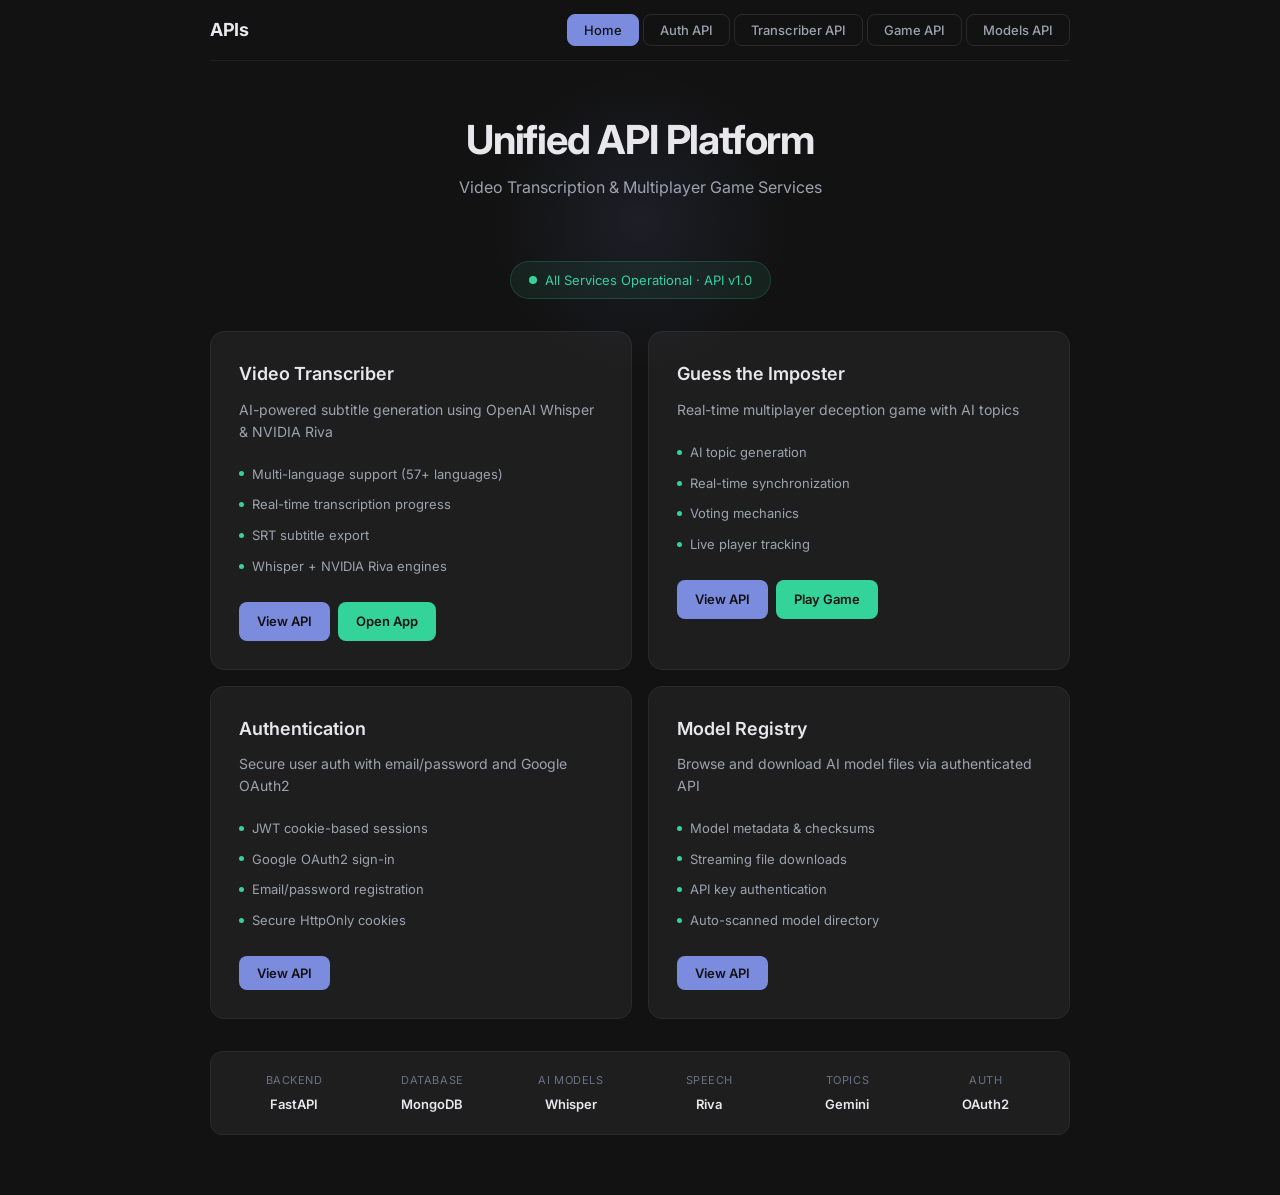
==== commit d9d5c1d2: "updated new apis" ====
--- a/app/templates/home.html
+++ b/app/templates/home.html
@@ -297,7 +297,7 @@
             border-radius: 12px;
             padding: 20px;
             display: grid;
-            grid-template-columns: repeat(5, 1fr);
+            grid-template-columns: repeat(6, 1fr);
             gap: 12px;
         }
 
@@ -509,9 +509,11 @@
             <span class="nav-logo">APIs</span>
             <div class="nav-tabs">
                 <button class="tab-btn active" data-tab="home" onclick="switchTab('home')">Home</button>
+                <button class="tab-btn" data-tab="auth" onclick="switchTab('auth')">Auth API</button>
                 <button class="tab-btn" data-tab="transcriber" onclick="switchTab('transcriber')">Transcriber
                     API</button>
                 <button class="tab-btn" data-tab="game" onclick="switchTab('game')">Game API</button>
+                <button class="tab-btn" data-tab="models" onclick="switchTab('models')">Models API</button>
             </div>
         </nav>
 
@@ -533,12 +535,12 @@
             <div class="services-grid">
                 <div class="service-card">
                     <h3>Video Transcriber</h3>
-                    <p>AI-powered subtitle generation using OpenAI Whisper</p>
+                    <p>AI-powered subtitle generation using OpenAI Whisper & NVIDIA Riva</p>
                     <ul class="feature-list">
                         <li>Multi-language support (57+ languages)</li>
                         <li>Real-time transcription progress</li>
                         <li>SRT subtitle export</li>
-                        <li>Multiple quality levels</li>
+                        <li>Whisper + NVIDIA Riva engines</li>
                     </ul>
                     <div class="card-actions">
                         <button class="btn btn-accent" onclick="switchTab('transcriber')">View API</button>
@@ -560,6 +562,34 @@
                         <a class="btn btn-green" href="https://game.ayush.ltd" target="_blank">Play Game</a>
                     </div>
                 </div>
+
+                <div class="service-card">
+                    <h3>Authentication</h3>
+                    <p>Secure user auth with email/password and Google OAuth2</p>
+                    <ul class="feature-list">
+                        <li>JWT cookie-based sessions</li>
+                        <li>Google OAuth2 sign-in</li>
+                        <li>Email/password registration</li>
+                        <li>Secure HttpOnly cookies</li>
+                    </ul>
+                    <div class="card-actions">
+                        <button class="btn btn-accent" onclick="switchTab('auth')">View API</button>
+                    </div>
+                </div>
+
+                <div class="service-card">
+                    <h3>Model Registry</h3>
+                    <p>Browse and download AI model files via authenticated API</p>
+                    <ul class="feature-list">
+                        <li>Model metadata & checksums</li>
+                        <li>Streaming file downloads</li>
+                        <li>API key authentication</li>
+                        <li>Auto-scanned model directory</li>
+                    </ul>
+                    <div class="card-actions">
+                        <button class="btn btn-accent" onclick="switchTab('models')">View API</button>
+                    </div>
+                </div>
             </div>
 
             <div class="tech-strip">
@@ -576,12 +606,16 @@
                     <div class="tech-val">Whisper</div>
                 </div>
                 <div class="tech-item">
+                    <div class="tech-label">Speech</div>
+                    <div class="tech-val">Riva</div>
+                </div>
+                <div class="tech-item">
                     <div class="tech-label">Topics</div>
                     <div class="tech-val">Gemini</div>
                 </div>
                 <div class="tech-item">
-                    <div class="tech-label">Capacity</div>
-                    <div class="tech-val">1000+</div>
+                    <div class="tech-label">Auth</div>
+                    <div class="tech-val">OAuth2</div>
                 </div>
             </div>
         </div>
@@ -662,6 +696,27 @@
                         <code>medium</code>, <code>large-v3</code> (default: medium)
                     </p>
                 </div>
+
+                <div class="section-title">NVIDIA Riva Endpoint</div>
+
+                <div class="endpoint-block">
+                    <h4>Create Riva Transcription Job</h4>
+                    <div class="endpoint-line">
+                        <span class="method-badge post">POST</span>
+                        <span class="endpoint-path">/api/riva/jobs</span>
+                    </div>
+                    <p class="endpoint-desc">Upload a video/audio file and queue transcription via NVIDIA Riva. Supports
+                        large files with automatic chunking.</p>
+                </div>
+
+                <div class="info-box">
+                    <p><strong>file</strong> — Video or audio file to transcribe (required)</p>
+                    <p><strong>language</strong> — Source language code (default: <code>ja</code>)</p>
+                    <p><strong>translate</strong> — <code>on</code> or <code>off</code> — translate to English (default:
+                        on)</p>
+                </div>
+                <p style="color:#6B7280;font-size:0.8125rem;margin-top:8px;">Status, download, list, and delete reuse
+                    the standard <code>/api/jobs</code> endpoints above.</p>
             </div>
         </div>
 
@@ -811,6 +866,156 @@
                 </div>
             </div>
         </div>
+
+        <!-- ═══ AUTH API ═══ -->
+        <div class="panel" id="auth-panel">
+            <div class="docs-card">
+                <h2>Authentication API</h2>
+                <p class="subtitle">Secure user authentication with email/password and Google OAuth2</p>
+
+                <div class="section-title">How It Works</div>
+                <div class="info-box">
+                    <p>Authentication uses <strong>JWT tokens</strong> stored in <strong>HttpOnly cookies</strong>.
+                        After login, a secure cookie is set automatically&mdash;no need to manage tokens manually.</p>
+                    <p>Two flows are supported: <strong>email/password</strong> registration & login, and <strong>Google
+                            OAuth2</strong> single sign-on.</p>
+                </div>
+
+                <div class="section-title">Password Authentication</div>
+
+                <div class="endpoint-block">
+                    <h4>Register</h4>
+                    <div class="endpoint-line">
+                        <span class="method-badge post">POST</span>
+                        <span class="endpoint-path">/auth/register</span>
+                    </div>
+                    <p class="endpoint-desc">Create a new account with email and password. Uses OAuth2 form encoding.
+                    </p>
+                </div>
+
+                <div class="endpoint-block">
+                    <h4>Login</h4>
+                    <div class="endpoint-line">
+                        <span class="method-badge post">POST</span>
+                        <span class="endpoint-path">/auth/token</span>
+                    </div>
+                    <p class="endpoint-desc">Authenticate with email/password. Returns a JWT in a secure HttpOnly
+                        cookie.</p>
+                </div>
+
+                <div class="section-title">Google OAuth2</div>
+
+                <div class="endpoint-block">
+                    <h4>Start Google Login</h4>
+                    <div class="endpoint-line">
+                        <span class="method-badge get">GET</span>
+                        <span class="endpoint-path">/auth/google/login</span>
+                    </div>
+                    <p class="endpoint-desc">Redirects to the Google OAuth2 consent screen</p>
+                </div>
+
+                <div class="endpoint-block">
+                    <h4>Google Callback</h4>
+                    <div class="endpoint-line">
+                        <span class="method-badge get">GET</span>
+                        <span class="endpoint-path">/auth/google/callback</span>
+                    </div>
+                    <p class="endpoint-desc">Handles the OAuth2 callback, creates/updates user, sets JWT cookie, and
+                        redirects to the frontend</p>
+                </div>
+
+                <div class="section-title">Session Management</div>
+
+                <div class="endpoint-block">
+                    <h4>Get Current User</h4>
+                    <div class="endpoint-line">
+                        <span class="method-badge get">GET</span>
+                        <span class="endpoint-path">/auth/me</span>
+                    </div>
+                    <p class="endpoint-desc">Return the profile of the currently authenticated user</p>
+                </div>
+
+                <div class="endpoint-block">
+                    <h4>Logout</h4>
+                    <div class="endpoint-line">
+                        <span class="method-badge post">POST</span>
+                        <span class="endpoint-path">/auth/logout</span>
+                    </div>
+                    <p class="endpoint-desc">Clear the HttpOnly authentication cookie and end the session</p>
+                </div>
+
+                <div class="section-title">Request Format</div>
+                <div class="info-box">
+                    <p><strong>Register & Login</strong> use OAuth2 form data
+                        (<code>application/x-www-form-urlencoded</code>):</p>
+                    <p>&nbsp;&nbsp;<strong>username</strong> — User's email address</p>
+                    <p>&nbsp;&nbsp;<strong>password</strong> — User's password</p>
+                </div>
+
+                <div class="section-title">Auth Cookie Details</div>
+                <div class="info-box">
+                    <p><strong>Cookie name:</strong> <code>access_token</code></p>
+                    <p><strong>HttpOnly:</strong> Yes &mdash; not accessible via JavaScript</p>
+                    <p><strong>Secure:</strong> Yes &mdash; HTTPS only</p>
+                    <p><strong>SameSite:</strong> None &mdash; cross-origin supported</p>
+                </div>
+            </div>
+        </div>
+
+        <!-- ═══ MODELS API ═══ -->
+        <div class="panel" id="models-panel">
+            <div class="docs-card">
+                <h2>Models API</h2>
+                <p class="subtitle">Browse and download AI model files from the server</p>
+
+                <div class="section-title">Authentication</div>
+                <div class="info-box">
+                    <p>All model endpoints require a valid <code>X-Api-Key</code> header. Contact the administrator to
+                        obtain an API key.</p>
+                </div>
+
+                <div class="section-title">Endpoints</div>
+
+                <div class="endpoint-block">
+                    <h4>List All Models</h4>
+                    <div class="endpoint-line">
+                        <span class="method-badge get">GET</span>
+                        <span class="endpoint-path">/api/models</span>
+                    </div>
+                    <p class="endpoint-desc">Return metadata for every available model file</p>
+                </div>
+
+                <div class="endpoint-block">
+                    <h4>Download Model</h4>
+                    <div class="endpoint-line">
+                        <span class="method-badge get">GET</span>
+                        <span class="endpoint-path">/api/models/download/{model_id}</span>
+                    </div>
+                    <p class="endpoint-desc">Stream a model file as a binary download</p>
+                </div>
+
+                <div class="section-title">Response Schema</div>
+                <div class="info-box">
+                    <p>Each model object includes:</p>
+                    <p><strong>id</strong> — Stable, URL-safe short ID (SHA-256 derived)</p>
+                    <p><strong>name</strong> — Human-readable model name</p>
+                    <p><strong>fileName</strong> — Original file name on disk</p>
+                    <p><strong>downloadUrl</strong> — Direct download path</p>
+                    <p><strong>sizeBytes</strong> — File size in bytes</p>
+                    <p><strong>lastModified</strong> — ISO 8601 timestamp (UTC)</p>
+                    <p><strong>checksum</strong> — SHA-256 hex digest for verification</p>
+                </div>
+
+                <div class="section-title">Example Request</div>
+                <pre>curl -H "X-Api-Key: YOUR_KEY" https://api.ayush.ltd/api/models</pre>
+
+                <div class="section-title">Rate Limits</div>
+                <div class="info-box">
+                    <p><strong>List models:</strong> 2 requests / minute</p>
+                    <p><strong>Download model:</strong> 5 requests / hour</p>
+                </div>
+            </div>
+        </div>
     </div>
 
     <script>
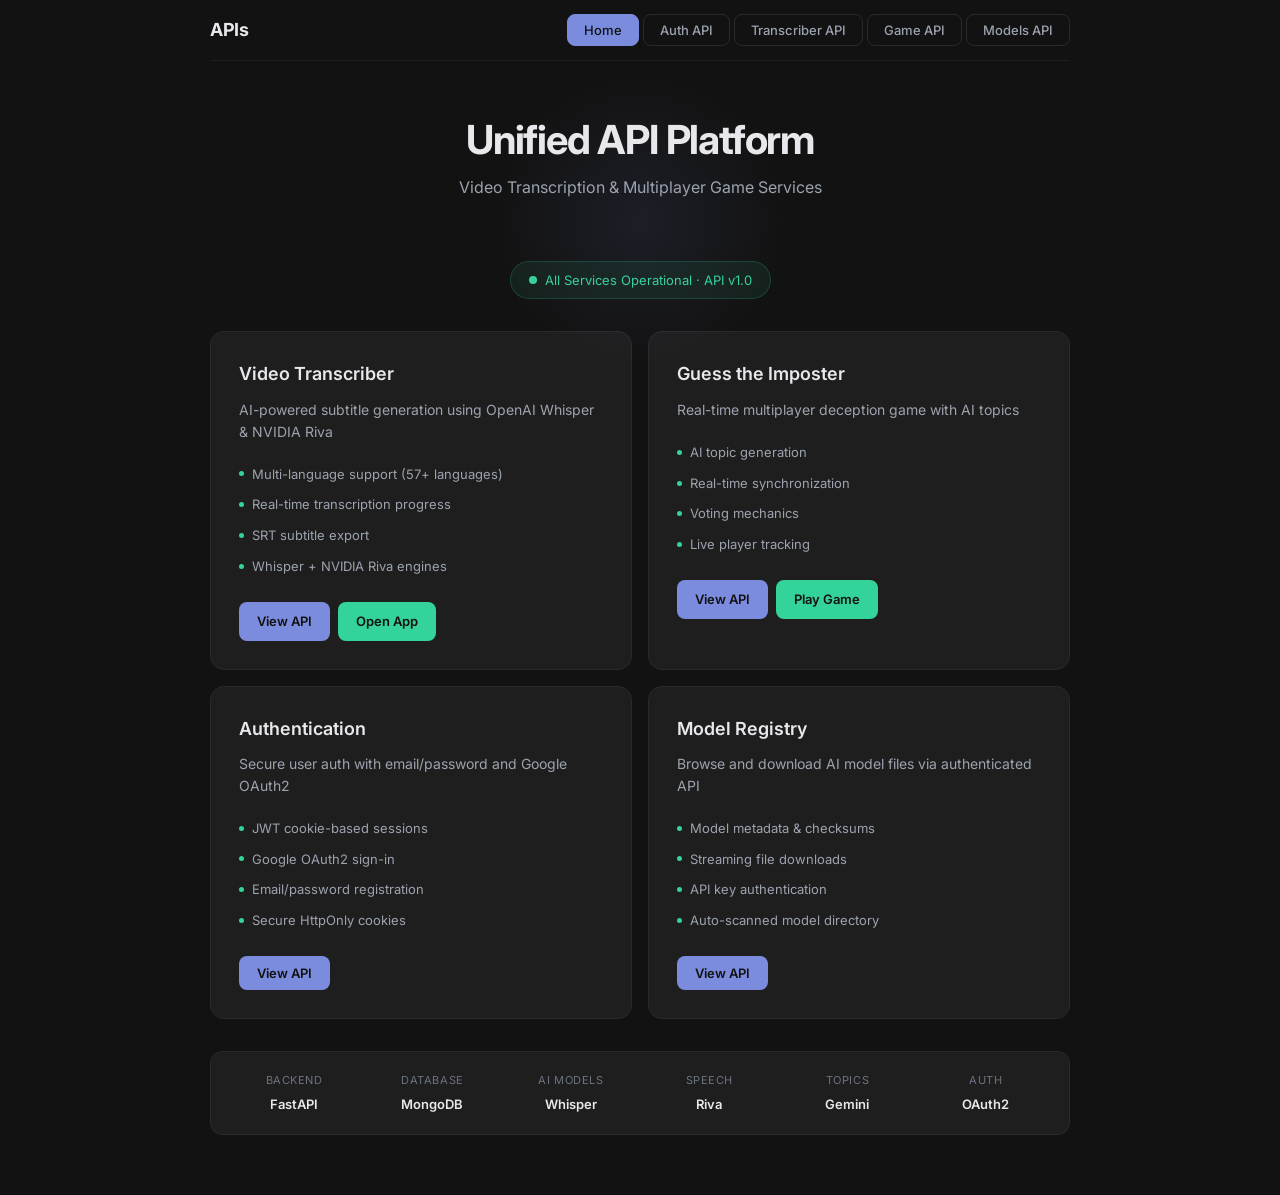
==== commit a120c33f: "update" ====
--- a/app/templates/home.html
+++ b/app/templates/home.html
@@ -4,8 +4,8 @@
 <head>
     <meta charset="UTF-8">
     <meta name="viewport" content="width=device-width, initial-scale=1.0">
-    <title>SubForge — API Platform</title>
-    <meta name="description" content="Unified API platform for AI video transcription and multiplayer game services.">
+    <title>Unified API Platform</title>
+    <meta name="description" content="Unified API platform">
     <link rel="preconnect" href="https://fonts.googleapis.com">
     <link rel="preconnect" href="https://fonts.gstatic.com" crossorigin>
     <link
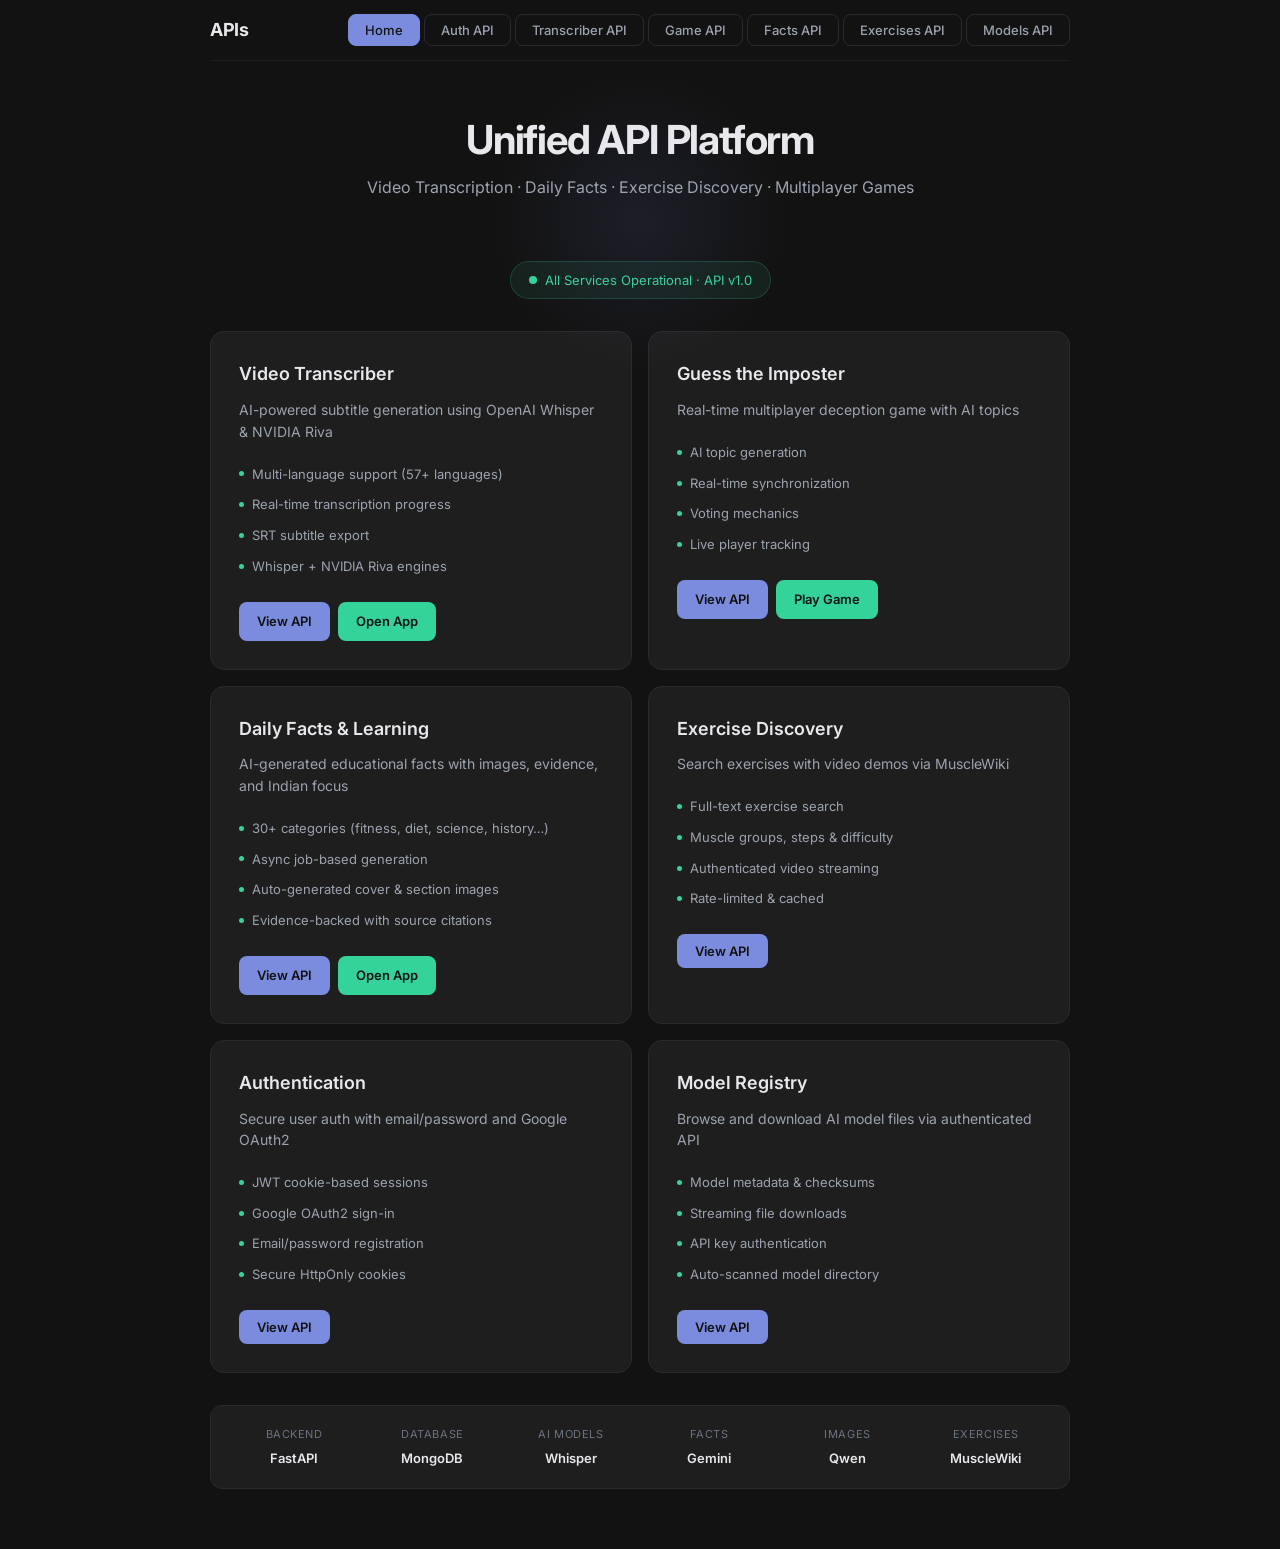
==== commit 529ef157: "add Facts API and Exercises API docs to home page, update service cards and tech strip" ====
--- a/app/templates/home.html
+++ b/app/templates/home.html
@@ -513,6 +513,8 @@
                 <button class="tab-btn" data-tab="transcriber" onclick="switchTab('transcriber')">Transcriber
                     API</button>
                 <button class="tab-btn" data-tab="game" onclick="switchTab('game')">Game API</button>
+                <button class="tab-btn" data-tab="facts" onclick="switchTab('facts')">Facts API</button>
+                <button class="tab-btn" data-tab="exercises" onclick="switchTab('exercises')">Exercises API</button>
                 <button class="tab-btn" data-tab="models" onclick="switchTab('models')">Models API</button>
             </div>
         </nav>
@@ -522,7 +524,7 @@
             <div class="hero">
                 <div class="hero-glow"></div>
                 <h1>Unified API Platform</h1>
-                <p>Video Transcription & Multiplayer Game Services</p>
+                <p>Video Transcription · Daily Facts · Exercise Discovery · Multiplayer Games</p>
             </div>
 
             <div style="text-align:center">
@@ -564,6 +566,35 @@
                 </div>
 
                 <div class="service-card">
+                    <h3>Daily Facts & Learning</h3>
+                    <p>AI-generated educational facts with images, evidence, and Indian focus</p>
+                    <ul class="feature-list">
+                        <li>30+ categories (fitness, diet, science, history…)</li>
+                        <li>Async job-based generation</li>
+                        <li>Auto-generated cover & section images</li>
+                        <li>Evidence-backed with source citations</li>
+                    </ul>
+                    <div class="card-actions">
+                        <button class="btn btn-accent" onclick="switchTab('facts')">View API</button>
+                        <a class="btn btn-green" href="https://fact.ayush.ltd" target="_blank">Open App</a>
+                    </div>
+                </div>
+
+                <div class="service-card">
+                    <h3>Exercise Discovery</h3>
+                    <p>Search exercises with video demos via MuscleWiki</p>
+                    <ul class="feature-list">
+                        <li>Full-text exercise search</li>
+                        <li>Muscle groups, steps & difficulty</li>
+                        <li>Authenticated video streaming</li>
+                        <li>Rate-limited & cached</li>
+                    </ul>
+                    <div class="card-actions">
+                        <button class="btn btn-accent" onclick="switchTab('exercises')">View API</button>
+                    </div>
+                </div>
+
+                <div class="service-card">
                     <h3>Authentication</h3>
                     <p>Secure user auth with email/password and Google OAuth2</p>
                     <ul class="feature-list">
@@ -606,16 +637,16 @@
                     <div class="tech-val">Whisper</div>
                 </div>
                 <div class="tech-item">
-                    <div class="tech-label">Speech</div>
-                    <div class="tech-val">Riva</div>
+                    <div class="tech-label">Facts</div>
+                    <div class="tech-val">Gemini</div>
                 </div>
                 <div class="tech-item">
-                    <div class="tech-label">Topics</div>
-                    <div class="tech-val">Gemini</div>
+                    <div class="tech-label">Images</div>
+                    <div class="tech-val">Qwen</div>
                 </div>
                 <div class="tech-item">
-                    <div class="tech-label">Auth</div>
-                    <div class="tech-val">OAuth2</div>
+                    <div class="tech-label">Exercises</div>
+                    <div class="tech-val">MuscleWiki</div>
                 </div>
             </div>
         </div>
@@ -867,6 +898,210 @@
             </div>
         </div>
 
+        <!-- ═══ FACTS API ═══ -->
+        <div class="panel" id="facts-panel">
+            <div class="docs-card">
+                <h2>Daily Facts API</h2>
+                <p class="subtitle">AI-generated educational facts with evidence, images, and 30+ categories</p>
+
+                <div class="section-title">How It Works</div>
+                <div class="info-box">
+                    <p>Fact generation is <strong>asynchronous</strong>. You start a generation job, then poll for the result.</p>
+                    <p><strong>1.</strong> Call <code>POST /api/facts/generate?category=food</code> to start a job.</p>
+                    <p><strong>2.</strong> The response returns a <code>job_id</code>.</p>
+                    <p><strong>3.</strong> Poll <code>GET /api/facts/status/{job_id}</code> until status is <code>completed</code>.</p>
+                    <p>Images are generated in the background and merged into the response as they become ready.</p>
+                </div>
+
+                <div class="section-title">Core Endpoints</div>
+
+                <div class="endpoint-block">
+                    <h4>Generate Fact (Start Job)</h4>
+                    <div class="endpoint-line">
+                        <span class="method-badge post">POST</span>
+                        <span class="endpoint-path">/api/facts/generate?category={category}</span>
+                    </div>
+                    <p class="endpoint-desc">Start an async fact generation job. Rate limited to 10/day per IP. Returns a job_id for polling.</p>
+                </div>
+
+                <div class="endpoint-block">
+                    <h4>Poll Job Status</h4>
+                    <div class="endpoint-line">
+                        <span class="method-badge get">GET</span>
+                        <span class="endpoint-path">/api/facts/status/{job_id}</span>
+                    </div>
+                    <p class="endpoint-desc">Check generation progress. Returns <code>processing</code>, <code>completed</code> (with full fact data), or <code>failed</code>.</p>
+                </div>
+
+                <div class="endpoint-block">
+                    <h4>List Categories</h4>
+                    <div class="endpoint-line">
+                        <span class="method-badge get">GET</span>
+                        <span class="endpoint-path">/api/facts/categories</span>
+                    </div>
+                    <p class="endpoint-desc">List all supported categories with IDs and display names</p>
+                </div>
+
+                <div class="endpoint-block">
+                    <h4>Fact History</h4>
+                    <div class="endpoint-line">
+                        <span class="method-badge get">GET</span>
+                        <span class="endpoint-path">/api/facts/history?category={cat}&amp;limit=20&amp;skip=0</span>
+                    </div>
+                    <p class="endpoint-desc">Browse previously generated facts with pagination and optional category filter</p>
+                </div>
+
+                <div class="endpoint-block">
+                    <h4>Retry Failed Images</h4>
+                    <div class="endpoint-line">
+                        <span class="method-badge post">POST</span>
+                        <span class="endpoint-path">/api/facts/{content_hash}/retry-images</span>
+                    </div>
+                    <p class="endpoint-desc">Retry image generation for a fact where images previously failed. Only retries missing keys.</p>
+                </div>
+
+                <div class="section-title">Categories</div>
+                <div class="chip-row">
+                    <span class="chip">💪 Fitness</span>
+                    <span class="chip">🥗 Indian Diet</span>
+                    <span class="chip">🏋️ Home Workouts</span>
+                    <span class="chip">❌ Nutrition Myths</span>
+                    <span class="chip">🍛 Food</span>
+                    <span class="chip">🚀 Space</span>
+                    <span class="chip">📜 History</span>
+                    <span class="chip">💻 Technology</span>
+                    <span class="chip">🔬 Science</span>
+                    <span class="chip">🇮🇳 India</span>
+                    <span class="chip">🏛️ Indian Politics</span>
+                    <span class="chip">📖 Indian Constitution</span>
+                    <span class="chip">⚖️ Indian Laws</span>
+                    <span class="chip">🌿 Nature</span>
+                    <span class="chip">💊 Medicine</span>
+                    <span class="chip">📈 Economics</span>
+                    <span class="chip">🌍 Geography</span>
+                    <span class="chip">🎭 Culture</span>
+                    <span class="chip">➕ Mathematics</span>
+                    <span class="chip">🧠 Psychology</span>
+                    <span class="chip">🧬 Biology</span>
+                    <span class="chip">⚛️ Physics</span>
+                    <span class="chip">👗 Fashion</span>
+                    <span class="chip">🎨 Art</span>
+                    <span class="chip">🏗️ Architecture</span>
+                    <span class="chip">🎵 Music</span>
+                    <span class="chip">⚽ Sports</span>
+                    <span class="chip">🛡️ Defense</span>
+                    <span class="chip">🗣️ Languages</span>
+                    <span class="chip">🔱 Mythology</span>
+                    <span class="chip">🌾 Agriculture</span>
+                    <span class="chip">🚂 Transport</span>
+                    <span class="chip">🎬 Cinema</span>
+                    <span class="chip">🧘 Philosophy</span>
+                    <span class="chip">🕵️ Mythbusters</span>
+                    <span class="chip">🌐 Country</span>
+                </div>
+
+                <div class="section-title">Response Structure</div>
+                <div class="info-box">
+                    <p>Each generated fact includes:</p>
+                    <p><strong>headline_fact</strong> — Attention-grabbing one-line summary</p>
+                    <p><strong>topic</strong> — Short noun phrase (used for deduplication)</p>
+                    <p><strong>history</strong> — Full origin story with names, dates & context</p>
+                    <p><strong>core_mechanics</strong> — How and why it works (first-principles explanation)</p>
+                    <p><strong>why_it_matters</strong> — Significance and real-world impact</p>
+                    <p><strong>impact_on_india</strong> — India-specific effects and statistics</p>
+                    <p><strong>cultural_significance</strong> — Cultural, spiritual & artistic meaning</p>
+                    <p><strong>timeline</strong> — Chronological milestones with dates</p>
+                    <p><strong>common_misconceptions</strong> — Myths vs reality with evidence</p>
+                    <p><strong>sources</strong> — Verifiable references with URLs</p>
+                    <p><strong>images</strong> — Auto-generated cover, overview & how-it-works images</p>
+                </div>
+
+                <div class="section-title">Wellness Categories (Fitness & Diet)</div>
+                <div class="info-box">
+                    <p>The <strong>fitness</strong>, <strong>indian_diet</strong>, <strong>home_workouts</strong>, and <strong>nutrition_myths</strong> categories return additional fields:</p>
+                    <p><strong>training_guide</strong> — Exercises with sets, reps, form cues & difficulty</p>
+                    <p><strong>nutrition_guide</strong> — Indian food items with macros per serving</p>
+                    <p><strong>safety_disclaimer</strong> — Medical/fitness safety notice</p>
+                </div>
+
+                <div class="section-title">Rate Limits</div>
+                <div class="info-box">
+                    <p><strong>Generate fact:</strong> 10 requests / day per IP</p>
+                    <p><strong>Categories & history:</strong> 30 requests / minute</p>
+                    <p><strong>Retry images:</strong> 10 requests / day</p>
+                </div>
+
+                <div style="margin-top:24px;">
+                    <a href="https://fact.ayush.ltd" target="_blank" class="btn btn-accent">Open Facts App →</a>
+                </div>
+            </div>
+        </div>
+
+        <!-- ═══ EXERCISES API ═══ -->
+        <div class="panel" id="exercises-panel">
+            <div class="docs-card">
+                <h2>Exercise Discovery API</h2>
+                <p class="subtitle">Search exercises and stream video demonstrations via MuscleWiki</p>
+
+                <div class="section-title">How It Works</div>
+                <div class="info-box">
+                    <p>The Exercises API is a <strong>read-only proxy</strong> to MuscleWiki. It caches exercise metadata for 6 hours and streams video bytes on demand.</p>
+                    <p>No API key is required from the client — authentication with the upstream provider is handled server-side.</p>
+                </div>
+
+                <div class="section-title">Endpoints</div>
+
+                <div class="endpoint-block">
+                    <h4>Search Exercises</h4>
+                    <div class="endpoint-line">
+                        <span class="method-badge get">GET</span>
+                        <span class="endpoint-path">/api/exercises?q={search_term}</span>
+                    </div>
+                    <p class="endpoint-desc">Full-text search for exercises. Returns up to 6 results with muscle groups, equipment, difficulty, steps, and video paths. Minimum 2 characters required.</p>
+                </div>
+
+                <div class="endpoint-block">
+                    <h4>Get Exercise Details</h4>
+                    <div class="endpoint-line">
+                        <span class="method-badge get">GET</span>
+                        <span class="endpoint-path">/api/exercises/{exercise_id}</span>
+                    </div>
+                    <p class="endpoint-desc">Retrieve full details for a specific exercise by its ID</p>
+                </div>
+
+                <div class="endpoint-block">
+                    <h4>Stream Exercise Video</h4>
+                    <div class="endpoint-line">
+                        <span class="method-badge get">GET</span>
+                        <span class="endpoint-path">/api/exercises/{exercise_id}/videos/{video_index}</span>
+                    </div>
+                    <p class="endpoint-desc">Stream a specific video demonstration. Supports HTTP Range requests for seeking. Videos are proxied from MuscleWiki and never cached locally.</p>
+                </div>
+
+                <div class="section-title">Response Schema</div>
+                <div class="info-box">
+                    <p>Each exercise object includes:</p>
+                    <p><strong>id</strong> — Unique exercise identifier</p>
+                    <p><strong>name</strong> — Exercise name</p>
+                    <p><strong>primary_muscles</strong> — Array of targeted muscle groups</p>
+                    <p><strong>equipment</strong> — Required equipment category</p>
+                    <p><strong>difficulty</strong> — Difficulty level</p>
+                    <p><strong>steps</strong> — Step-by-step instructions</p>
+                    <p><strong>videos</strong> — Array of video objects with <code>index</code>, <code>angle</code>, <code>gender</code>, and streaming <code>path</code></p>
+                    <p><strong>provider</strong> — Data source attribution (MuscleWiki)</p>
+                </div>
+
+                <div class="section-title">Example Request</div>
+                <pre>curl https://api.ayush.ltd/api/exercises?q=push+up</pre>
+
+                <div class="section-title">Rate Limits</div>
+                <div class="info-box">
+                    <p><strong>Search & details:</strong> 30 requests / minute</p>
+                    <p><strong>Video streaming:</strong> 120 requests / minute</p>
+                </div>
+            </div>
+        </div>
+
         <!-- ═══ AUTH API ═══ -->
         <div class="panel" id="auth-panel">
             <div class="docs-card">
